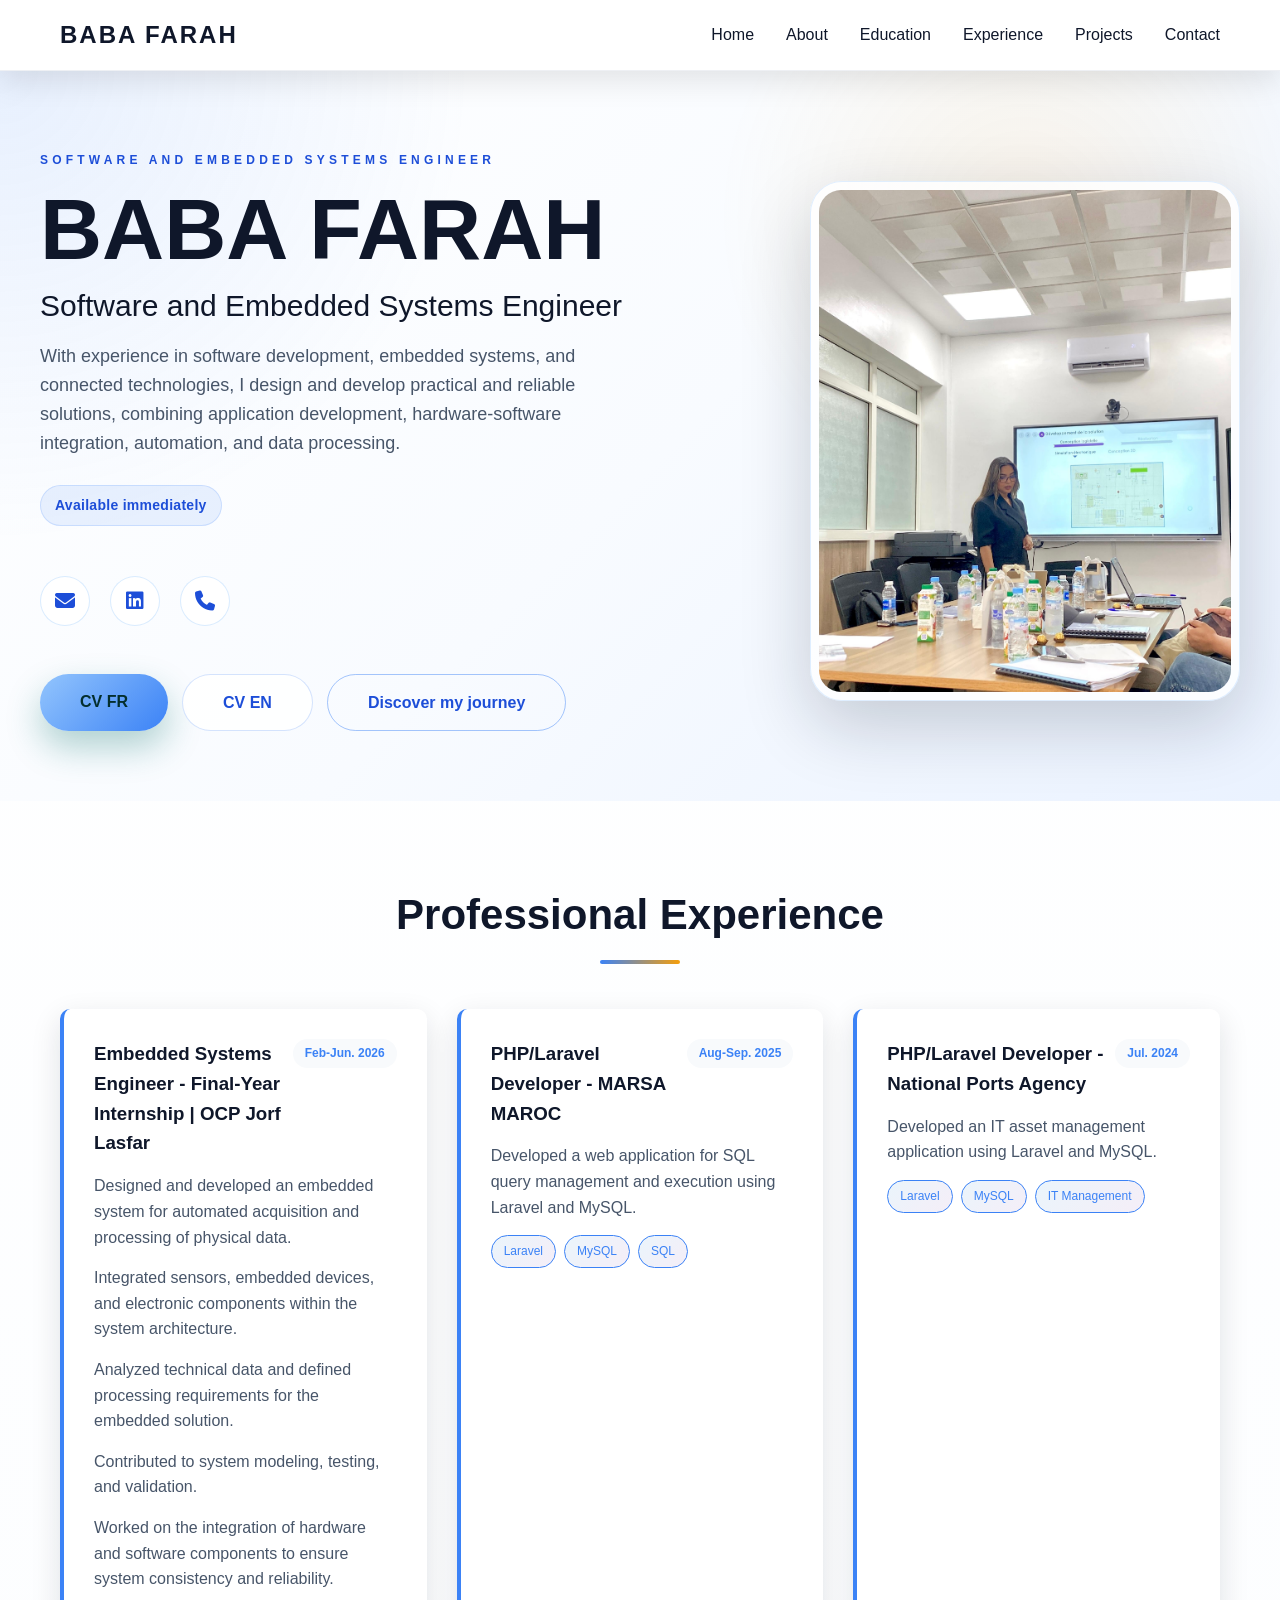
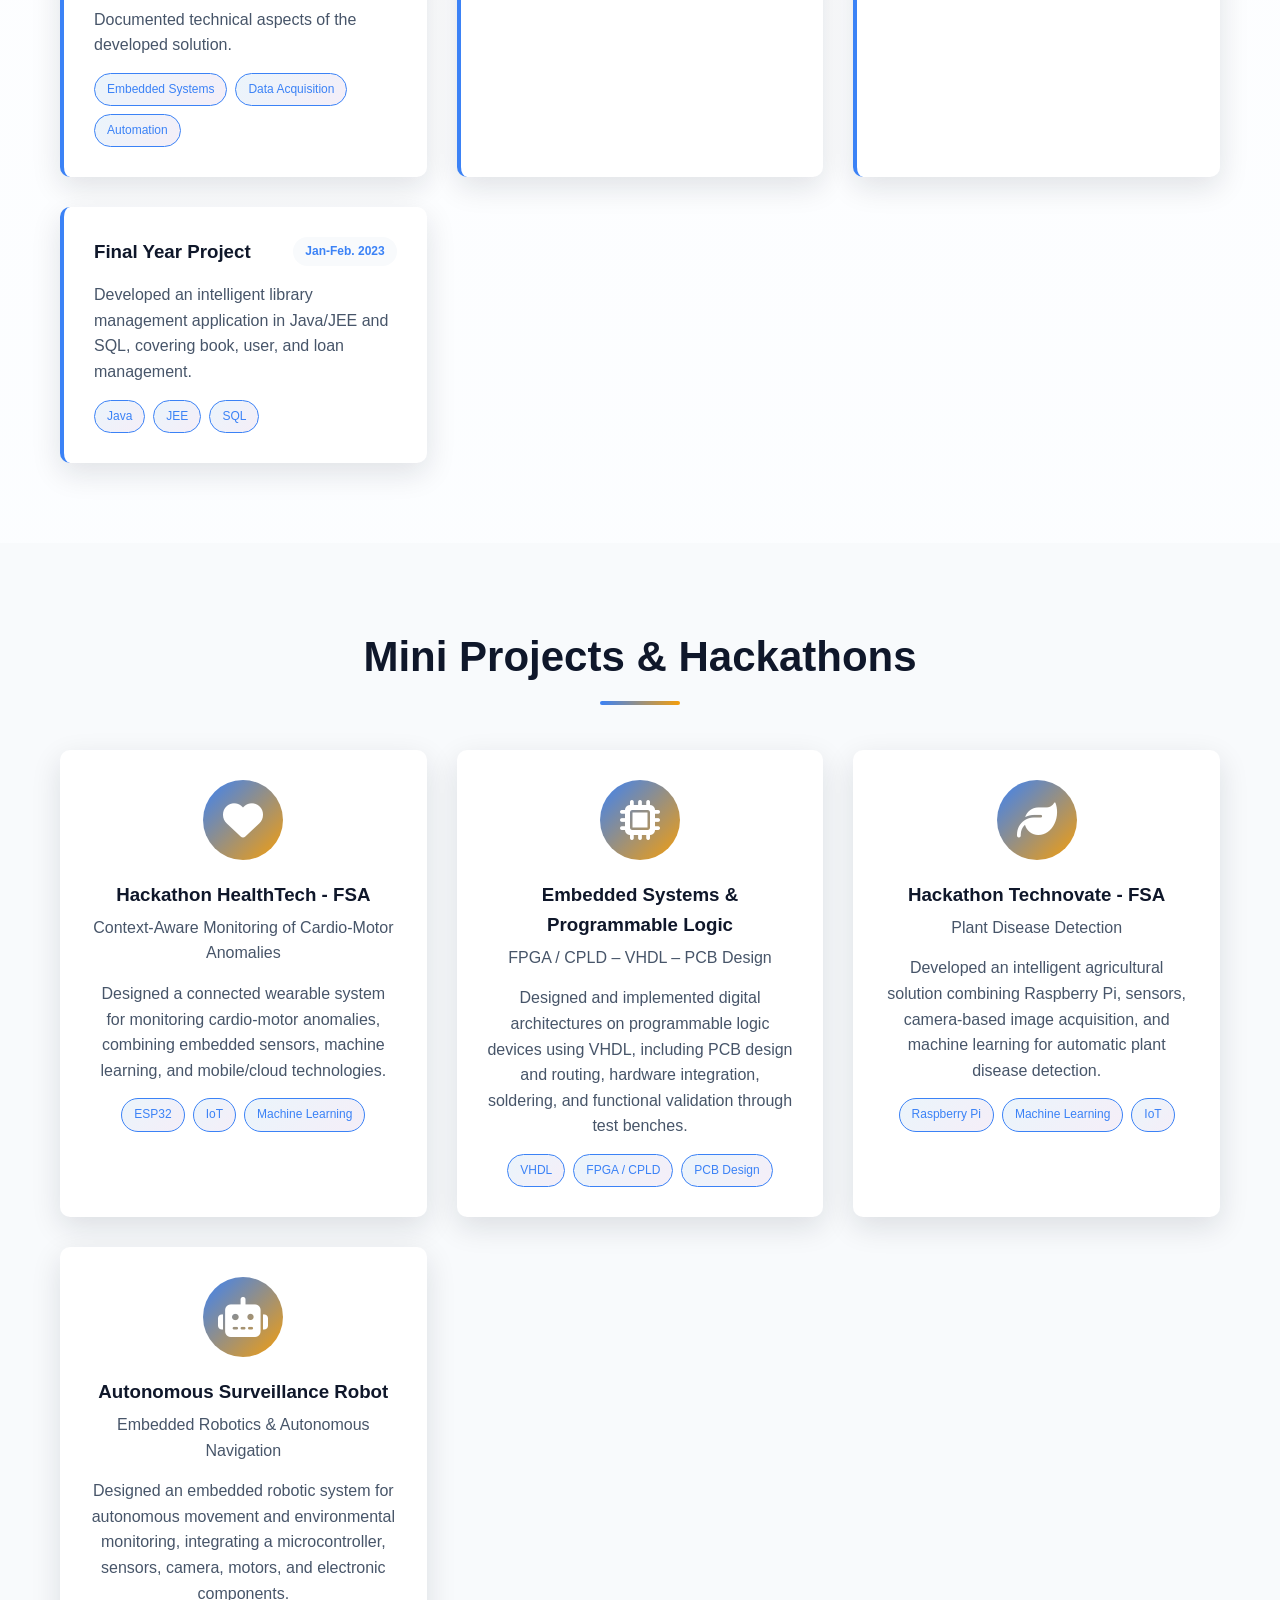
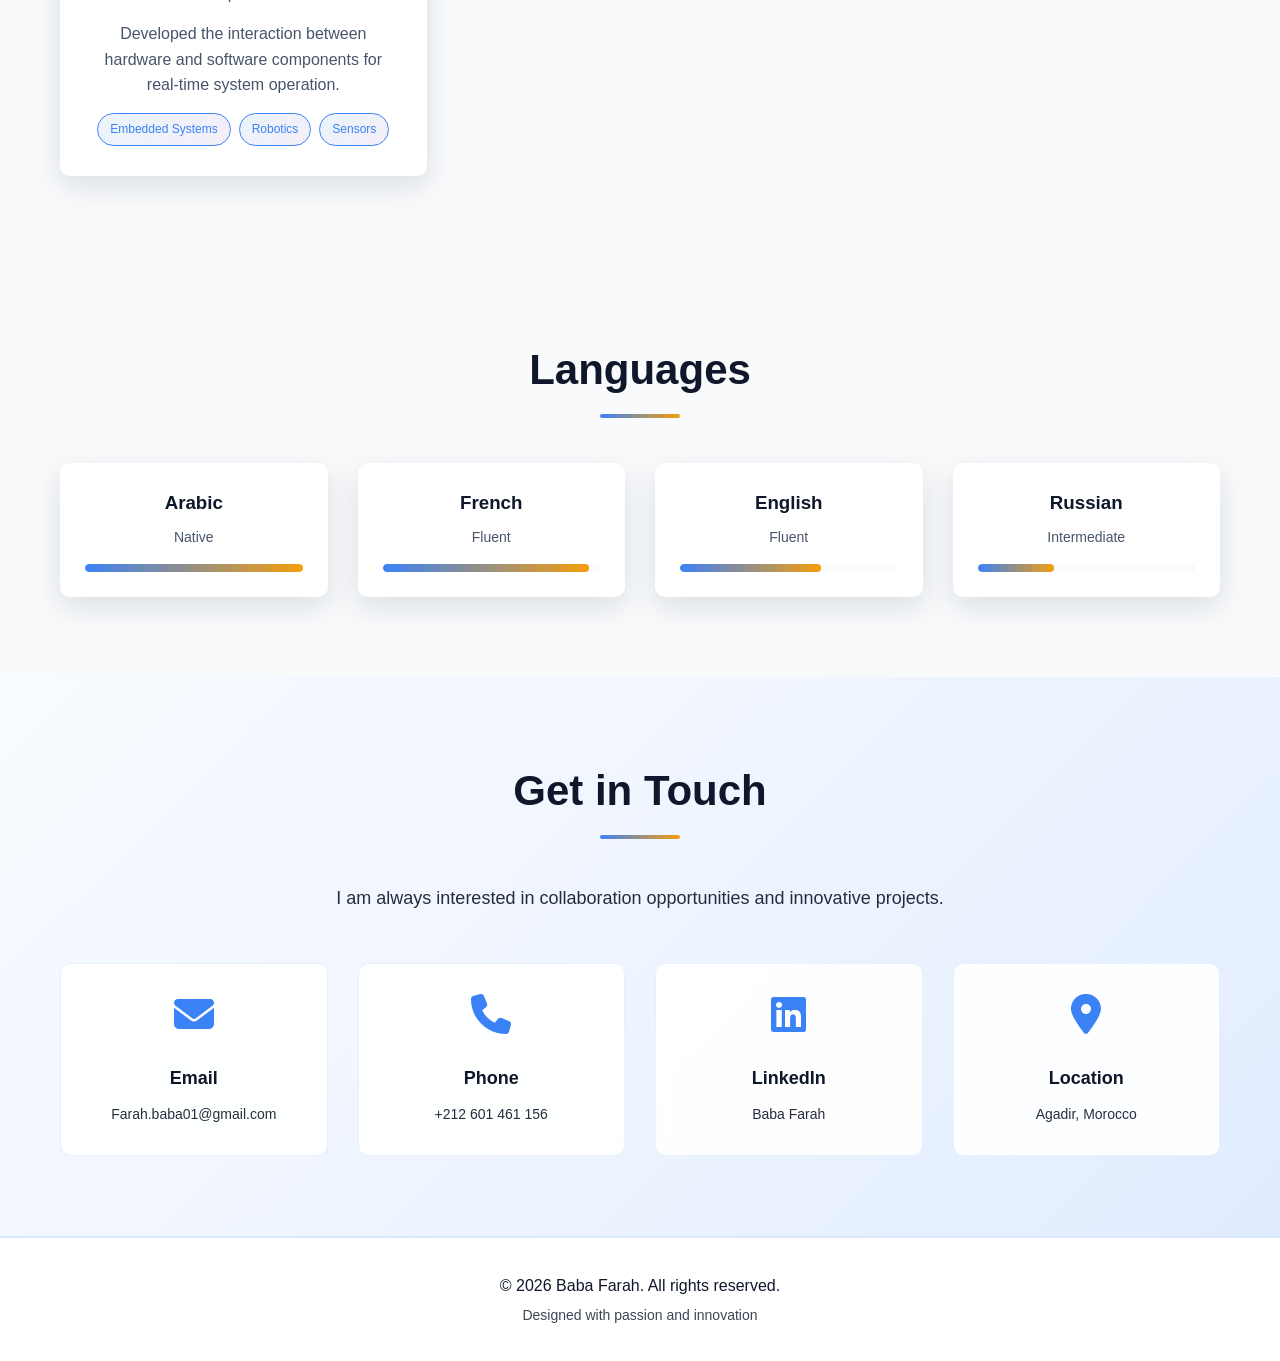
==== Portfolio.html @ 79fc66b3 "Update portfolio" ====
<!DOCTYPE html>
<html lang="en">
<head>
    <meta charset="UTF-8">
    <meta name="viewport" content="width=device-width, initial-scale=1.0">
    <title>Portfolio - BABA FARAH | Software and Embedded Systems Engineer</title>
    <meta name="description" content="Portfolio of BABA FARAH - Software and Embedded Systems Engineer.">
    <meta property="og:title" content="Portfolio - BABA FARAH | Software and Embedded Systems Engineer">
    <meta property="og:description" content="Portfolio of BABA FARAH - Software and Embedded Systems Engineer. Passionate about technological innovation.">
    <meta property="og:type" content="website">
    <meta property="og:url" content="https://faraahba.github.io/Portfolio">
    <link rel="stylesheet" href="Portfolio.css">
    <link rel="stylesheet" href="https://cdnjs.cloudflare.com/ajax/libs/font-awesome/6.4.0/css/all.min.css">
    <script defer src="Portfolio.js"></script>
</head>

<body>

    <!-- Navigation -->
    <nav class="navbar">
        <div class="navbar-container">
            <div class="logo">BABA FARAH</div>

            <button class="menu-toggle" id="menuToggle">
                <span></span>
                <span></span>
                <span></span>
            </button>

            <ul class="nav-menu" id="navMenu">
                <li><a href="#home">Home</a></li>
                <li><a href="#about">About</a></li>
                <li><a href="#formation">Education</a></li>
                <li><a href="#experience">Experience</a></li>
                <li><a href="#projects">Projects</a></li>
                <li><a href="#contact">Contact</a></li>
            </ul>
        </div>
    </nav>


    <!-- Hero Section -->
<header id="home" class="hero">
    <div class="hero-content">

        <div class="hero-copy">

            <p class="hero-kicker fade-in">
                Software and Embedded Systems Engineer
            </p>

            <h1 class="fade-in">
                BABA FARAH
            </h1>

            <p class="subtitle fade-in">
                Software and Embedded Systems Engineer
            </p>

            <p class="description fade-in">
                With experience in software development, embedded systems,
                and connected technologies, I design and develop practical
                and reliable solutions, combining application development,
                hardware-software integration, automation, and data processing.
            </p>

            <p class="availability-badge fade-in">
                Available immediately
            </p>

            <div class="social-links fade-in">

                <a href="mailto:Farah.baba01@gmail.com"
                   class="social-icon"
                   title="Email">
                    <i class="fas fa-envelope"></i>
                </a>

                <a href="https://www.linkedin.com/in/farah-baba-367b7b30b/"
                   target="_blank"
                   class="social-icon"
                   title="LinkedIn">
                    <i class="fab fa-linkedin"></i>
                </a>

                <a href="tel:+212601461156"
                   class="social-icon"
                   title="Téléphone">
                    <i class="fas fa-phone"></i>
                </a>

            </div>

            <div class="hero-actions fade-in">

                <a href="CV-FARAHBABA-Fr.pdf"
                   class="cta-button"
                   rel="noopener">
                    CV FR
                </a>

                <a href="Resume-FARAHBABA.pdf"
                   class="cta-button secondary"
                   rel="noopener">
                    CV EN
                </a>

                <a href="#about"
                   class="cta-button ghost">
                    Discover my journey
                </a>

            </div>

        </div>

        <!-- Photo -->
        <div class="hero-visual fade-in">
            <div class="hero-image-frame">
                <img src="SoutenancePFE6.jpeg"
                     alt="BABA FARAH during her final year project defense"
                     class="hero-image">
            </div>
        </div>

    </div>
</header>


    <!-- Move Hero Photo Slightly Up -->
    <style>
        .hero-visual {
            transform: translateY(-30px);
        }
    </style>


    <!-- Professional Experience -->
    <section id="experience" class="section">
        <div class="container">

            <h2 class="section-title">
                Professional Experience
            </h2>

            <div class="experience-grid">

                <div class="experience-card">

                    <div class="experience-header">
                        <h3>
                            Embedded Systems Engineer - Final-Year Internship | OCP Jorf Lasfar
                        </h3>

                        <span class="date-badge">
                            Feb-Jun. 2026
                        </span>
                    </div>

                    <p class="experience-description">
                        Designed and developed an embedded system for automated acquisition and processing of physical data.
                    </p>

                    <p class="experience-description">
                        Integrated sensors, embedded devices, and electronic components within the system architecture.
                    </p>

                    <p class="experience-description">
                        Analyzed technical data and defined processing requirements for the embedded solution.
                    </p>

                    <p class="experience-description">
                        Contributed to system modeling, testing, and validation.
                    </p>

                    <p class="experience-description">
                        Worked on the integration of hardware and software components to ensure system consistency and reliability.
                    </p>

                    <p class="experience-description">
                        Documented technical aspects of the developed solution.
                    </p>

                    <div class="experience-tags">
                        <span class="tag">Embedded Systems</span>
                        <span class="tag">Data Acquisition</span>
                        <span class="tag">Automation</span>
                    </div>

                </div>


                <div class="experience-card">

                    <div class="experience-header">
                        <h3>
                            PHP/Laravel Developer - MARSA MAROC
                        </h3>

                        <span class="date-badge">
                            Aug-Sep. 2025
                        </span>
                    </div>

                    <p class="experience-description">
                        Developed a web application for SQL query management and execution using Laravel and MySQL.
                    </p>

                    <div class="experience-tags">
                        <span class="tag">Laravel</span>
                        <span class="tag">MySQL</span>
                        <span class="tag">SQL</span>
                    </div>

                </div>


                <div class="experience-card">

                    <div class="experience-header">
                        <h3>
                            PHP/Laravel Developer - National Ports Agency
                        </h3>

                        <span class="date-badge">
                            Jul. 2024
                        </span>
                    </div>

                    <p class="experience-description">
                        Developed an IT asset management application using Laravel and MySQL.
                    </p>

                    <div class="experience-tags">
                        <span class="tag">Laravel</span>
                        <span class="tag">MySQL</span>
                        <span class="tag">IT Management</span>
                    </div>

                </div>


                <div class="experience-card">

                    <div class="experience-header">
                        <h3>
                            Final Year Project
                        </h3>

                        <span class="date-badge">
                            Jan-Feb. 2023
                        </span>
                    </div>

                    <p class="experience-description">
                        Developed an intelligent library management application in Java/JEE and SQL, covering book, user, and loan management.
                    </p>

                    <div class="experience-tags">
                        <span class="tag">Java</span>
                        <span class="tag">JEE</span>
                        <span class="tag">SQL</span>
                    </div>

                </div>

            </div>
        </div>
    </section>


    <!-- Projects -->
    <section id="projects" class="section light-bg">

        <div class="container">

            <h2 class="section-title">
                Mini Projects & Hackathons
            </h2>

            <div class="projects-grid">


                <!-- HealthTech -->
                <div class="project-card">

                    <div class="project-icon">
                        <i class="fas fa-heart"></i>
                    </div>

                    <h3>
                        Hackathon HealthTech - FSA
                    </h3>

                    <p class="project-subtitle">
                        Context-Aware Monitoring of Cardio-Motor Anomalies
                    </p>

                    <p>
                        Designed a connected wearable system for monitoring cardio-motor
                        anomalies, combining embedded sensors, machine learning, and
                        mobile/cloud technologies.
                    </p>

                    <div class="project-tags">
                        <span class="tag">ESP32</span>
                        <span class="tag">IoT</span>
                        <span class="tag">Machine Learning</span>
                    </div>

                </div>


                <!-- FPGA / PCB -->
                <div class="project-card">

                    <div class="project-icon">
                        <i class="fas fa-microchip"></i>
                    </div>

                    <h3>
                        Embedded Systems & Programmable Logic
                    </h3>

                    <p class="project-subtitle">
                        FPGA / CPLD – VHDL – PCB Design
                    </p>

                    <p>
                        Designed and implemented digital architectures on programmable
                        logic devices using VHDL, including PCB design and routing,
                        hardware integration, soldering, and functional validation
                        through test benches.
                    </p>

                    <div class="project-tags">
                        <span class="tag">VHDL</span>
                        <span class="tag">FPGA / CPLD</span>
                        <span class="tag">PCB Design</span>
                    </div>

                </div>


                <!-- AgriTech -->
                <div class="project-card">

                    <div class="project-icon">
                        <i class="fas fa-leaf"></i>
                    </div>

                    <h3>
                        Hackathon Technovate - FSA
                    </h3>

                    <p class="project-subtitle">
                        Plant Disease Detection
                    </p>

                    <p>
                        Developed an intelligent agricultural solution combining
                        Raspberry Pi, sensors, camera-based image acquisition, and
                        machine learning for automatic plant disease detection.
                    </p>

                    <div class="project-tags">
                        <span class="tag">Raspberry Pi</span>
                        <span class="tag">Machine Learning</span>
                        <span class="tag">IoT</span>
                    </div>

                </div>


                <!-- Surveillance Robot -->
                <div class="project-card">

                    <div class="project-icon">
                        <i class="fas fa-robot"></i>
                    </div>

                    <h3>
                        Autonomous Surveillance Robot
                    </h3>

                    <p class="project-subtitle">
                        Embedded Robotics & Autonomous Navigation
                    </p>

                    <p>
                        Designed an embedded robotic system for autonomous movement
                        and environmental monitoring, integrating a microcontroller,
                        sensors, camera, motors, and electronic components.
                    </p>

                    <p>
                        Developed the interaction between hardware and software
                        components for real-time system operation.
                    </p>

                    <div class="project-tags">
                        <span class="tag">Embedded Systems</span>
                        <span class="tag">Robotics</span>
                        <span class="tag">Sensors</span>
                    </div>

                </div>

            </div>
        </div>
    </section>


    <!-- Languages -->
    <section id="languages" class="section light-bg">

        <div class="container">

            <h2 class="section-title">
                Languages
            </h2>

            <div class="languages-grid">

                <div class="language-card">
                    <h3>Arabic</h3>
                    <p class="proficiency">Native</p>

                    <div class="proficiency-bar">
                        <div class="proficiency-fill" style="width: 100%"></div>
                    </div>
                </div>


                <div class="language-card">
                    <h3>French</h3>
                    <p class="proficiency">Fluent</p>

                    <div class="proficiency-bar">
                        <div class="proficiency-fill" style="width: 95%"></div>
                    </div>
                </div>


                <div class="language-card">
                    <h3>English</h3>
                    <p class="proficiency">Fluent</p>

                    <div class="proficiency-bar">
                        <div class="proficiency-fill" style="width: 65%"></div>
                    </div>
                </div>


                <div class="language-card">
                    <h3>Russian</h3>
                    <p class="proficiency">Intermediate</p>

                    <div class="proficiency-bar">
                        <div class="proficiency-fill" style="width: 35%"></div>
                    </div>
                </div>

            </div>
        </div>
    </section>


    <!-- Contact -->
    <section id="contact" class="section contact-section">

        <div class="container">

            <h2 class="section-title">
                Get in Touch
            </h2>

            <div class="contact-content">

                <p class="contact-description">
                    I am always interested in collaboration opportunities and innovative projects.
                </p>

                <div class="contact-grid">

                    <a href="mailto:Farah.baba01@gmail.com"
                       class="contact-card">

                        <i class="fas fa-envelope"></i>

                        <h3>
                            Email
                        </h3>

                        <p>
                            Farah.baba01@gmail.com
                        </p>

                    </a>


                    <a href="tel:+212601461156"
                       class="contact-card">

                        <i class="fas fa-phone"></i>

                        <h3>
                            Phone
                        </h3>

                        <p>
                            +212 601 461 156
                        </p>

                    </a>


                    <a href="https://www.linkedin.com/in/farah-baba-367b7b30b/"
                       target="_blank"
                       class="contact-card">

                        <i class="fab fa-linkedin"></i>

                        <h3>
                            LinkedIn
                        </h3>

                        <p>
                            Baba Farah
                        </p>

                    </a>


                    <div class="contact-card">

                        <i class="fas fa-location-dot"></i>

                        <h3>
                            Location
                        </h3>

                        <p>
                            Agadir, Morocco
                        </p>

                    </div>

                </div>
            </div>
        </div>
    </section>


    <!-- Footer -->
    <footer class="footer">

        <div class="container">

            <p>
                &copy; 2026 Baba Farah. All rights reserved.
            </p>

            <p class="footer-subtitle">
                Designed with passion and innovation
            </p>

        </div>

    </footer>

</body>
</html>
---- Portfolio.css ----
* {
    margin: 0;
    padding: 0;
    box-sizing: border-box;
}

:root {
    --primary-color: #3b82f6;
    --primary-dark: #1d4ed8;
    --secondary-color: #f59e0b;
    --accent-color: #94a3b8;
    --dark-bg: #07111f;
    --light-bg: #f8fafc;
    --text-color: #0f172a;
    --text-light: #475569;
    --white: #ffffff;
    --shadow: 0 10px 30px rgba(15, 23, 42, 0.12);
    --shadow-lg: 0 24px 70px rgba(15, 23, 42, 0.2);
}

html {
    scroll-behavior: smooth;
}

body {
    font-family: 'Segoe UI', Tahoma, Geneva, Verdana, sans-serif;
    background: linear-gradient(180deg, #ffffff 0%, #f8fbff 100%);
    color: var(--text-color);
    line-height: 1.6;
}

.container {
    max-width: 1200px;
    margin: 0 auto;
    padding: 0 20px;
}

/* ========================================
   NAVIGATION
======================================== */

.navbar {
    position: sticky;
    top: 0;
    background: rgba(255, 255, 255, 0.88);
    backdrop-filter: blur(16px);
    padding: 1rem 0;
    box-shadow: var(--shadow);
    z-index: 1000;
    border-bottom: 1px solid rgba(148, 163, 184, 0.16);
}

.navbar-container {
    max-width: 1200px;
    margin: 0 auto;
    padding: 0 20px;
    display: flex;
    justify-content: space-between;
    align-items: center;
}

.logo {
    font-size: 24px;
    font-weight: bold;
    color: var(--text-color);
    text-transform: uppercase;
    letter-spacing: 2px;
}

.nav-menu {
    display: flex;
    list-style: none;
    gap: 2rem;
}

.nav-menu a {
    color: var(--text-color);
    text-decoration: none;
    transition: all 0.3s ease;
    font-weight: 500;
    position: relative;
}

.nav-menu a:hover {
    color: #93c5fd;
}

.nav-menu a::after {
    content: '';
    position: absolute;
    bottom: -5px;
    left: 0;
    width: 0;
    height: 2px;
    background: #93c5fd;
    transition: width 0.3s ease;
}

.nav-menu a:hover::after {
    width: 100%;
}

.menu-toggle {
    display: none;
    flex-direction: column;
    background: none;
    border: none;
    cursor: pointer;
}

.menu-toggle span {
    width: 25px;
    height: 3px;
    background: var(--text-color);
    margin: 5px 0;
    transition: 0.3s;
}


/* ========================================
   HERO SECTION
======================================== */

.hero {
    background:
        radial-gradient(circle at top left, rgba(59, 130, 246, 0.12), transparent 32%),
        radial-gradient(circle at 80% 20%, rgba(245, 158, 11, 0.09), transparent 26%),
        linear-gradient(135deg, #ffffff 0%, #f8fbff 52%, #eaf2ff 100%);
    color: var(--text-color);
    padding: 80px 20px 70px;
    min-height: auto;
    display: flex;
    align-items: center;
    justify-content: center;
    position: relative;
    overflow: hidden;
}

.hero::before {
    content: '';
    position: absolute;
}

/* Hero layout */

.hero-content {
    width: 100%;
    max-width: 1200px;
    margin: 0 auto;
    display: flex;
    align-items: center;
    justify-content: space-between;
    gap: 70px;
}

/* Hero left side */

.hero-copy {
    flex: 1;
    max-width: 650px;
    text-align: left;
}

.hero-kicker {
    margin-bottom: 18px;
    color: var(--primary-dark);
    font-size: 12px;
    font-weight: 700;
    letter-spacing: 0.35em;
    text-transform: uppercase;
}

.hero h1 {
    font-size: clamp(48px, 7vw, 86px);
    margin-bottom: 12px;
    animation: slideDown 0.8s ease;
    text-transform: none;
    line-height: 0.95;
}

.subtitle {
    font-size: clamp(22px, 3vw, 30px);
    margin-bottom: 12px;
    opacity: 0.95;
    animation: slideDown 0.8s ease 0.2s backwards;
    color: var(--text-color);
}

.description {
    font-size: 18px;
    margin-bottom: 28px;
    opacity: 0.9;
    animation: slideDown 0.8s ease 0.4s backwards;
    color: var(--text-light);
    max-width: 560px;
}

.availability-badge {
    display: inline-flex;
    align-items: center;
    margin-bottom: 18px;
    padding: 8px 14px;
    border-radius: 999px;
    background: rgba(59, 130, 246, 0.1);
    border: 1px solid rgba(59, 130, 246, 0.18);
    color: var(--primary-dark);
    font-size: 14px;
    font-weight: 700;
    letter-spacing: 0.02em;
}


/* Hero right side - PHOTO */

.hero-visual {
    flex: 0 0 430px;
    width: 430px;
    display: flex;
    justify-content: center;
    align-items: flex-start;
    order: 2;

    /* Move photo slightly upward */
    transform: translateY(-35px);
}

.hero-image-frame {
    width: 430px;
    height: 520px;
    padding: 8px;
    background: rgba(255, 255, 255, 0.78);
    border: 1px solid rgba(147, 197, 253, 0.28);
    border-radius: 32px;
    box-shadow: var(--shadow-lg);
    backdrop-filter: blur(20px);
    overflow: hidden;
}

.hero-image {
    width: 100%;
    height: 100%;
    display: block;
    object-fit: cover;
    border-radius: 22px;

    /* Adjust the visible part of the photo */
    object-position: center 22%;
}


/* Hide old photo description/card */

.hero-card {
    display: none !important;
}

.hero-card-label,
.hero-card h2,
.hero-card-tags {
    display: none !important;
}


/* ========================================
   HERO ANIMATIONS
======================================== */

@keyframes slideDown {
    from {
        opacity: 0;
        transform: translateY(-30px);
    }

    to {
        opacity: 1;
        transform: translateY(0);
    }
}

.fade-in {
    animation: fadeInUp 0.8s ease forwards;
}

@keyframes fadeInUp {
    from {
        opacity: 0;
        transform: translateY(30px);
    }

    to {
        opacity: 1;
        transform: translateY(0);
    }
}


/* ========================================
   SOCIAL LINKS
======================================== */

.social-links {
    display: flex;
    gap: 20px;
    justify-content: flex-start;
    margin: 32px 0 28px;
}

.social-icon {
    width: 50px;
    height: 50px;
    border-radius: 50%;
    background: rgba(255, 255, 255, 0.9);
    border: 1px solid rgba(147, 197, 253, 0.35);
    display: flex;
    align-items: center;
    justify-content: center;
    color: var(--primary-dark);
    text-decoration: none;
    font-size: 20px;
    transition: all 0.3s ease;
    backdrop-filter: blur(10px);
}

.social-icon:hover {
    background: #eff6ff;
    color: var(--primary-dark);
    transform: translateY(-5px);
}


/* ========================================
   BUTTONS
======================================== */

.cta-button {
    display: inline-block;
    padding: 15px 40px;
    background: linear-gradient(135deg, #93c5fd, var(--primary-color));
    color: #042f2e;
    text-decoration: none;
    border-radius: 50px;
    font-weight: bold;
    font-size: 16px;
    transition: all 0.3s ease;
    margin-top: 20px;
    box-shadow: 0 16px 35px rgba(15, 118, 110, 0.32);
}

.hero-actions {
    display: flex;
    flex-wrap: wrap;
    gap: 14px;
    margin-top: 20px;
}

.cta-button.secondary {
    background: rgba(255, 255, 255, 0.86);
    color: var(--primary-dark);
    border: 1px solid rgba(59, 130, 246, 0.22);
    box-shadow: none;
}

.cta-button.secondary:hover {
    background: #eff6ff;
    color: var(--primary-dark);
}

.cta-button.ghost {
    background: transparent;
    color: var(--primary-dark);
    border: 1px solid rgba(59, 130, 246, 0.45);
    box-shadow: none;
}

.cta-button.ghost:hover {
    background: rgba(59, 130, 246, 0.12);
    color: var(--primary-dark);
}

.cta-button:hover {
    transform: translateY(-3px);
    box-shadow: 0 22px 45px rgba(15, 118, 110, 0.42);
    background: linear-gradient(135deg, #bfdbfe, #93c5fd);
}


/* ========================================
   SECTIONS
======================================== */

.section {
    padding: 80px 20px;
}

.light-bg {
    background-color: var(--light-bg);
}

.section-title {
    font-size: 42px;
    text-align: center;
    margin-bottom: 60px;
    color: var(--text-color);
    position: relative;
    display: inline-block;
    width: 100%;
}

.section-title::after {
    content: '';
    position: absolute;
    bottom: -15px;
    left: 50%;
    transform: translateX(-50%);
    width: 80px;
    height: 4px;
    background: linear-gradient(
        90deg,
        var(--primary-color),
        var(--secondary-color)
    );
    border-radius: 2px;
}


/* ========================================
   ABOUT SECTION
======================================== */

.about-content {
    display: grid;
    grid-template-columns: 1fr;
    gap: 40px;
    align-items: center;
}

.about-text p {
    font-size: 16px;
    margin-bottom: 15px;
    color: var(--text-color);
    line-height: 1.8;
}

.about-text strong {
    color: var(--primary-color);
}

.info-grid {
    display: grid;
    grid-template-columns: repeat(auto-fit, minmax(150px, 1fr));
    gap: 20px;
    margin-top: 30px;
}

.info-item {
    display: flex;
    align-items: center;
    gap: 10px;
    padding: 15px;
    background: var(--light-bg);
    border-radius: 8px;
    transition: all 0.3s ease;
}

.info-item:hover {
    background: var(--white);
    transform: translateY(-5px);
    box-shadow: var(--shadow);
}

.info-item i {
    color: var(--primary-color);
    font-size: 24px;
}


/* ========================================
   TIMELINE
======================================== */

.timeline {
    position: relative;
    padding: 20px 0;
}

.timeline::before {
    content: '';
    position: absolute;
    left: 50%;
    transform: translateX(-50%);
    width: 4px;
    height: 100%;
    background: linear-gradient(
        180deg,
        var(--primary-color),
        var(--secondary-color)
    );
    border-radius: 2px;
}

.timeline-item {
    margin-bottom: 40px;
    width: 50%;
}

.timeline-item:nth-child(odd) {
    margin-left: 0;
    padding-right: 60px;
    text-align: right;
}

.timeline-item:nth-child(even) {
    margin-left: 50%;
    padding-left: 60px;
}

.timeline-content {
    background: var(--white);
    padding: 25px;
    border-radius: 8px;
    box-shadow: var(--shadow);
    transition: all 0.3s ease;
    position: relative;
}

.timeline-content::before {
    content: '';
    position: absolute;
    width: 20px;
    height: 20px;
    background: var(--primary-color);
    border-radius: 50%;
    top: 30px;
    border: 4px solid var(--white);
}

.timeline-item:nth-child(odd)
.timeline-content::before {
    right: -60px;
}

.timeline-item:nth-child(even)
.timeline-content::before {
    left: -60px;
}

.timeline-content:hover {
    transform: translateY(-5px);
    box-shadow: var(--shadow-lg);
}

.timeline-content h3 {
    margin-bottom: 10px;
    color: var(--text-color);
}

.timeline-content .institution {
    color: var(--primary-color);
    font-weight: 500;
    margin-bottom: 5px;
}

.timeline-content .date {
    color: var(--text-light);
    font-size: 14px;
}


/* ========================================
   EXPERIENCE GRID
======================================== */

.experience-grid {
    display: grid;
    grid-template-columns: repeat(
        auto-fit,
        minmax(300px, 1fr)
    );
    gap: 30px;
}

.experience-card {
    background: var(--white);
    padding: 30px;
    border-radius: 10px;
    box-shadow: var(--shadow);
    transition: all 0.3s ease;
    border-left: 4px solid var(--primary-color);
    position: relative;
    overflow: hidden;
}

.experience-card::before {
    content: '';
    position: absolute;
    top: 0;
    left: 0;
    right: 0;
    height: 3px;
    background: linear-gradient(
        90deg,
        var(--primary-color),
        var(--secondary-color)
    );
    transform: scaleX(0);
    transform-origin: left;
    transition: transform 0.3s ease;
}

.experience-card:hover {
    transform: translateY(-10px);
    box-shadow: var(--shadow-lg);
}

.experience-card:hover::before {
    transform: scaleX(1);
}

.experience-header {
    display: flex;
    justify-content: space-between;
    align-items: flex-start;
    margin-bottom: 15px;
}

.experience-card h3 {
    color: var(--text-color);
    margin: 0;
    flex: 1;
}

.badge,
.date-badge {
    padding: 5px 12px;
    border-radius: 20px;
    font-size: 12px;
    font-weight: bold;
    white-space: nowrap;
}

.badge {
    background: linear-gradient(
        135deg,
        var(--secondary-color),
        var(--accent-color)
    );
    color: var(--white);
}

.date-badge {
    background: var(--light-bg);
    color: var(--primary-color);
}

.experience-description {
    color: var(--text-light);
    margin: 15px 0;
    line-height: 1.6;
}

.experience-tags {
    display: flex;
    flex-wrap: wrap;
    gap: 8px;
    margin-top: 15px;
}

.tag {
    display: inline-block;
    padding: 6px 12px;
    background: linear-gradient(
        135deg,
        rgba(52, 152, 219, 0.1),
        rgba(155, 89, 182, 0.1)
    );
    color: var(--primary-color);
    border-radius: 20px;
    font-size: 12px;
    border: 1px solid var(--primary-color);
    transition: all 0.3s ease;
}

.tag:hover {
    background: var(--primary-color);
    color: var(--white);
}


/* ========================================
   PROJECTS GRID
======================================== */

.projects-grid {
    display: grid;
    grid-template-columns: repeat(
        auto-fit,
        minmax(320px, 1fr)
    );
    gap: 30px;
}

.project-card {
    background: var(--white);
    border-radius: 10px;
    padding: 30px;
    text-align: center;
    box-shadow: var(--shadow);
    transition: all 0.3s ease;
    position: relative;
    overflow: hidden;
}

.project-card::before {
    content: '';
    position: absolute;
    top: 0;
    left: 0;
    right: 0;
    bottom: 0;
    background: linear-gradient(
        135deg,
        rgba(52, 152, 219, 0.05),
        rgba(230, 126, 34, 0.05)
    );
    transform: scaleY(0);
    transform-origin: top;
    transition: transform 0.3s ease;
    z-index: -1;
}

.project-card:hover {
    transform: translateY(-15px);
    box-shadow: var(--shadow-lg);
}

.project-card:hover::before {
    transform: scaleY(1);
}

.project-icon {
    width: 80px;
    height: 80px;
    background: linear-gradient(
        135deg,
        var(--primary-color),
        var(--secondary-color)
    );
    border-radius: 50%;
    display: flex;
    align-items: center;
    justify-content: center;
    margin: 0 auto 20px;
    font-size: 40px;
    color: var(--white);
    animation: pulse 2s ease-in-out infinite;
}

@keyframes pulse {
    0%,
    100% {
        transform: scale(1);
    }

    50% {
        transform: scale(1.1);
    }
}

.project-card h3 {
    color: var(--text-color);
    margin: 15px 0 5px;
}

.project-subtitle {
    color: var(--primary-color);
    font-weight: 500;
    margin-bottom: 15px;
}

.project-card p {
    color: var(--text-light);
    line-height: 1.6;
    margin-bottom: 15px;
}

.project-tags {
    display: flex;
    flex-wrap: wrap;
    gap: 8px;
    justify-content: center;
}


/* ========================================
   SKILLS
======================================== */

.skills-container {
    display: grid;
    grid-template-columns: repeat(
        auto-fit,
        minmax(280px, 1fr)
    );
    gap: 30px;
    margin-bottom: 60px;
}

.skill-category {
    background: var(--white);
    padding: 25px;
    border-radius: 10px;
    box-shadow: var(--shadow);
    transition: all 0.3s ease;
}

.skill-category:hover {
    transform: translateY(-5px);
    box-shadow: var(--shadow-lg);
}

.skill-category h3 {
    color: var(--primary-color);
    margin-bottom: 20px;
    font-size: 18px;
}

.skills-list {
    display: flex;
    flex-wrap: wrap;
    gap: 10px;
}

.skill-badge {
    display: inline-block;
    padding: 8px 16px;
    background: linear-gradient(
        135deg,
        var(--primary-color),
        var(--primary-dark)
    );
    color: var(--white);
    border-radius: 20px;
    font-size: 13px;
    font-weight: 500;
    transition: all 0.3s ease;
}

.skill-badge:hover {
    transform: scale(1.1) translateY(-2px);
    box-shadow: 0 5px 15px rgba(52, 152, 219, 0.4);
}


/* ========================================
   QUALITIES SECTION
======================================== */

.qualities-section {
    background: var(--white);
    padding: 40px;
    border-radius: 10px;
    box-shadow: var(--shadow);
}

.qualities-section h3 {
    text-align: center;
    color: var(--text-color);
    margin-bottom: 30px;
    font-size: 24px;
}

.qualities-grid {
    display: grid;
    grid-template-columns: repeat(
        auto-fit,
        minmax(150px, 1fr)
    );
    gap: 20px;
}

.quality-card {
    background: linear-gradient(
        135deg,
        var(--light-bg),
        var(--white)
    );
    padding: 25px;
    border-radius: 10px;
    text-align: center;
    border: 2px solid var(--primary-color);
    transition: all 0.3s ease;
}

.quality-card:hover {
    background: linear-gradient(
        135deg,
        var(--primary-color),
        var(--primary-dark)
    );
    color: var(--white);
    border-color: var(--secondary-color);
    transform: translateY(-5px);
}

.quality-card i {
    font-size: 32px;
    color: var(--primary-color);
    margin-bottom: 10px;
    display: block;
    transition: all 0.3s ease;
}

.quality-card:hover i {
    color: var(--white);
    transform: scale(1.2);
}

.quality-card span {
    font-weight: 500;
    display: block;
}


/* ========================================
   LANGUAGES
======================================== */

.languages-grid {
    display: grid;
    grid-template-columns: repeat(
        auto-fit,
        minmax(200px, 1fr)
    );
    gap: 30px;
}

.language-card {
    background: var(--white);
    padding: 25px;
    border-radius: 10px;
    box-shadow: var(--shadow);
    transition: all 0.3s ease;
    text-align: center;
}

.language-card:hover {
    transform: translateY(-5px);
    box-shadow: var(--shadow-lg);
}

.language-card h3 {
    color: var(--text-color);
    margin-bottom: 8px;
}

.language-card .proficiency {
    color: var(--text-light);
    font-size: 14px;
    margin-bottom: 15px;
}

.proficiency-bar {
    width: 100%;
    height: 8px;
    background: var(--light-bg);
    border-radius: 4px;
    overflow: hidden;
}

.proficiency-fill {
    height: 100%;
    background: linear-gradient(
        90deg,
        var(--primary-color),
        var(--secondary-color)
    );
    border-radius: 4px;
    transition: width 0.6s ease;
}

.language-card:hover .proficiency-fill {
    filter: brightness(1.2);
}


/* ========================================
   CONTACT SECTION
======================================== */

.contact-section {
    background: linear-gradient(
        135deg,
        #f8fbff 0%,
        #eef4ff 55%,
        #e0ecff 100%
    );
    color: var(--text-color);
}

.contact-section .section-title {
    color: var(--text-color);
}

.contact-description {
    text-align: center;
    font-size: 18px;
    margin-bottom: 50px;
    opacity: 0.9;
}

.contact-grid {
    display: grid;
    grid-template-columns: repeat(
        auto-fit,
        minmax(200px, 1fr)
    );
    gap: 30px;
}

.contact-card {
    background: rgba(255, 255, 255, 0.92);
    padding: 30px;
    border-radius: 10px;
    text-align: center;
    text-decoration: none;
    color: var(--text-color);
    transition: all 0.3s ease;
    backdrop-filter: blur(10px);
    border: 1px solid rgba(147, 197, 253, 0.24);
}

.contact-card:hover {
    background: rgba(255, 255, 255, 1);
    transform: translateY(-10px);
    box-shadow: 0 10px 30px rgba(0, 0, 0, 0.3);
}

.contact-card i {
    font-size: 40px;
    margin-bottom: 15px;
    color: var(--primary-color);
    transition: all 0.3s ease;
}

.contact-card:hover i {
    transform: scale(1.2);
}

.contact-card h3 {
    margin: 15px 0 10px;
    font-size: 18px;
}

.contact-card p {
    opacity: 0.9;
    font-size: 14px;
}


/* ========================================
   FOOTER
======================================== */

.footer {
    background: #ffffff;
    color: var(--text-color);
    padding: 30px 20px;
    text-align: center;
    border-top: 2px solid rgba(59, 130, 246, 0.18);
}

.footer p {
    margin: 5px 0;
}

.footer-subtitle {
    font-size: 14px;
    opacity: 0.8;
}

.footer-subtitle i {
    color: var(--secondary-color);
}


/* ========================================
   RESPONSIVE DESIGN - TABLET / MOBILE
======================================== */

@media (max-width: 900px) {

    .hero-content {
        flex-direction: column;
        text-align: left;
        gap: 40px;
    }

    .hero-copy {
        max-width: none;
        width: 100%;
    }

    .hero-visual {
        width: 100%;
        max-width: 430px;
        flex: none;
        align-self: center;
        transform: translateY(0);
    }

    .hero-image-frame {
        width: 100%;
        height: 520px;
    }
}


@media (max-width: 768px) {

    /* Navigation */

    .nav-menu {
        display: none;
        position: absolute;
        top: 100%;
        left: 0;
        right: 0;
        flex-direction: column;
        background: rgba(255, 255, 255, 0.98);
        gap: 1rem;
        padding: 2rem 1rem;
    }

    .nav-menu.active {
        display: flex;
    }

    .menu-toggle {
        display: flex;
    }


    /* Hero */

    .hero {
        min-height: auto;
        padding: 60px 20px;
    }

    .hero-content {
        flex-direction: column;
        text-align: left;
        gap: 35px;
    }

    .hero-copy {
        width: 100%;
        max-width: none;
    }

    .hero h1 {
        font-size: 42px;
    }

    .subtitle {
        font-size: 18px;
    }

    .hero-actions {
        justify-content: flex-start;
    }

    .hero-visual {
        width: 100%;
        max-width: 400px;
        flex: none;
        align-self: center;
        transform: translateY(0);
    }

    .hero-image-frame {
        width: 100%;
        height: 500px;
    }

    .hero-image {
        aspect-ratio: auto;
    }


    /* Sections */

    .section-title {
        font-size: 32px;
    }


    /* Timeline */

    .timeline::before {
        left: 0;
    }

    .timeline-item {
        width: 100%;
        padding: 0 0 30px 40px !important;
        text-align: left !important;
    }

    .timeline-item:nth-child(even) {
        margin-left: 0;
        padding-left: 40px !important;
    }

    .timeline-content::before {
        left: -30px !important;
        right: auto !important;
    }


    /* Experience */

    .experience-grid {
        grid-template-columns: 1fr;
    }


    /* Projects */

    .projects-grid {
        grid-template-columns: 1fr;
    }


    /* Skills */

    .skills-container {
        grid-template-columns: 1fr;
    }


    /* Contact */

    .contact-grid {
        grid-template-columns: 1fr;
    }
}


@media (max-width: 480px) {

    .hero {
        padding: 50px 15px;
    }

    .hero h1 {
        font-size: 32px;
    }

    .subtitle {
        font-size: 16px;
    }

    .description {
        font-size: 16px;
    }

    .section-title {
        font-size: 24px;
    }

    .social-links {
        gap: 10px;
    }

    .hero-actions {
        flex-direction: column;
        align-items: stretch;
    }

    .hero-actions .cta-button {
        text-align: center;
    }

    .social-icon {
        width: 40px;
        height: 40px;
        font-size: 16px;
    }

    .hero-visual {
        width: 100%;
        max-width: 360px;
    }

    .hero-image-frame {
        width: 100%;
        height: 440px;
    }

    .hero-card {
        display: none !important;
    }
}
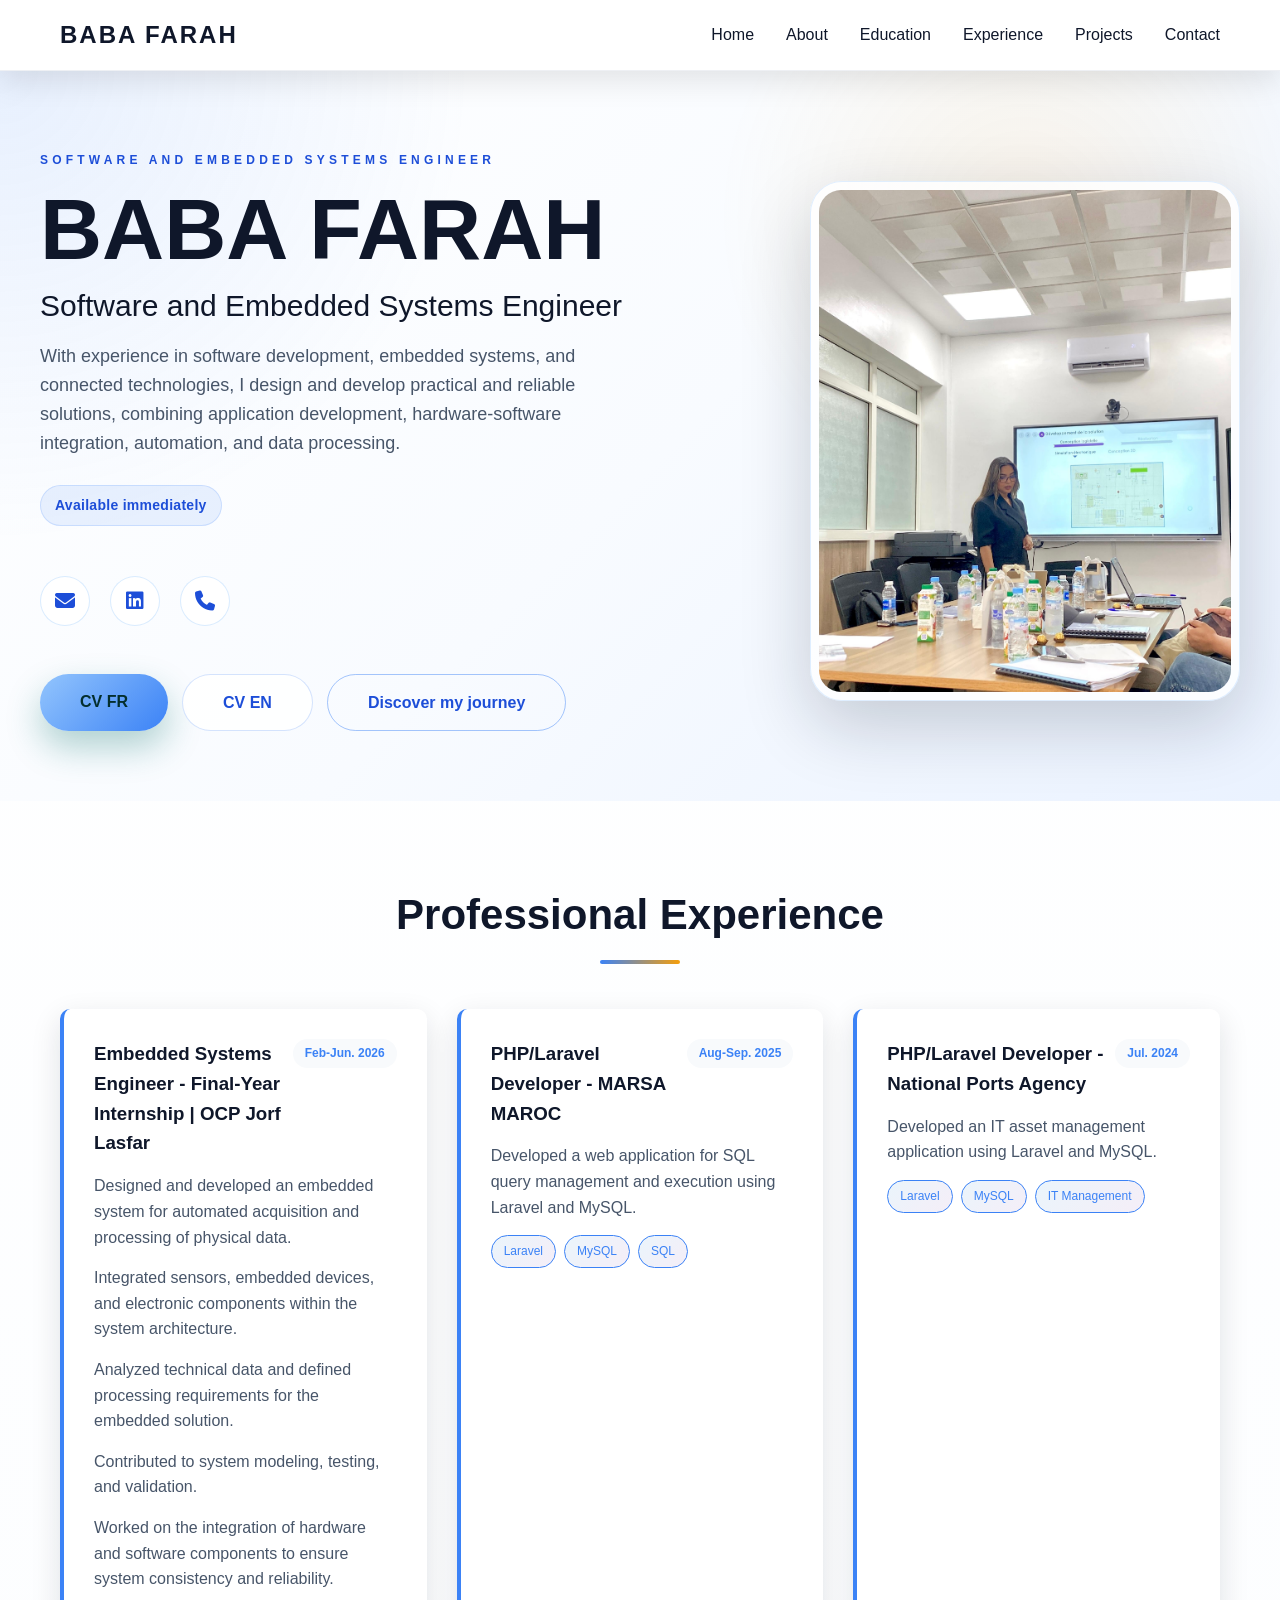
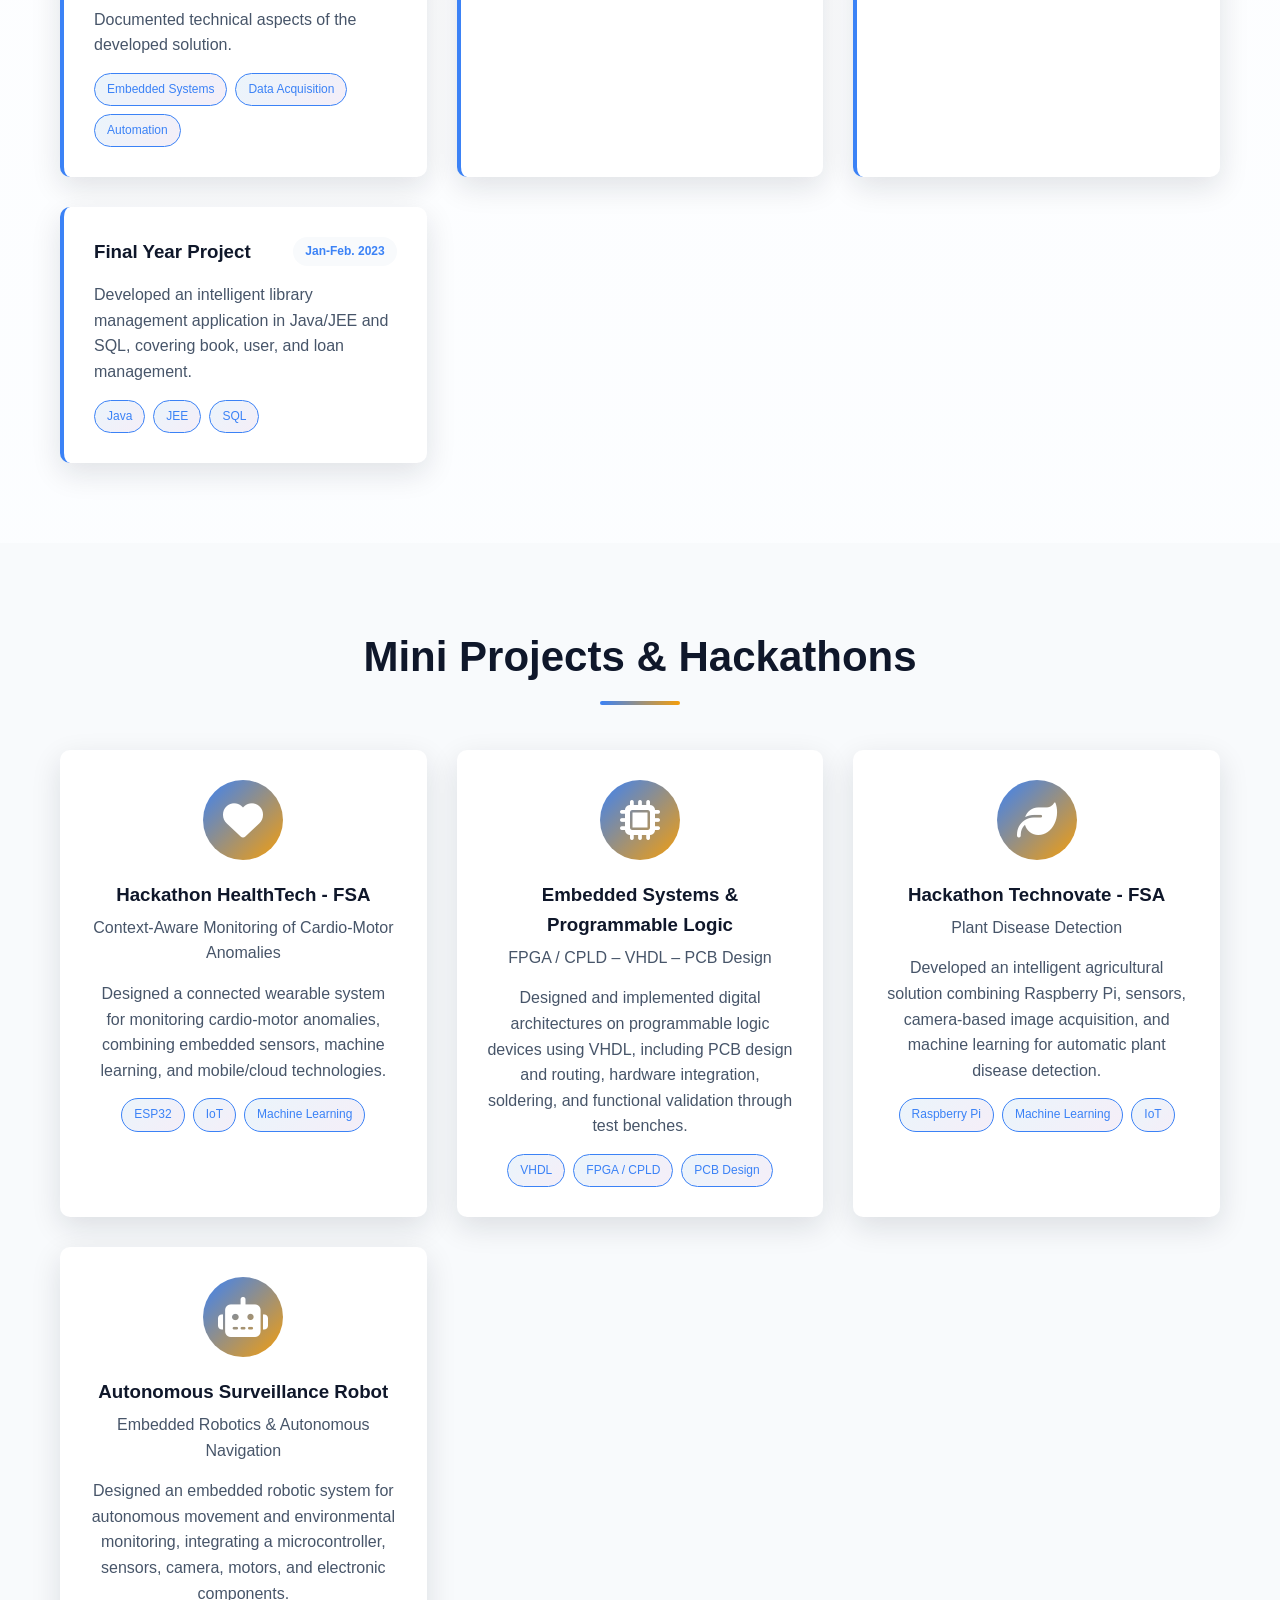
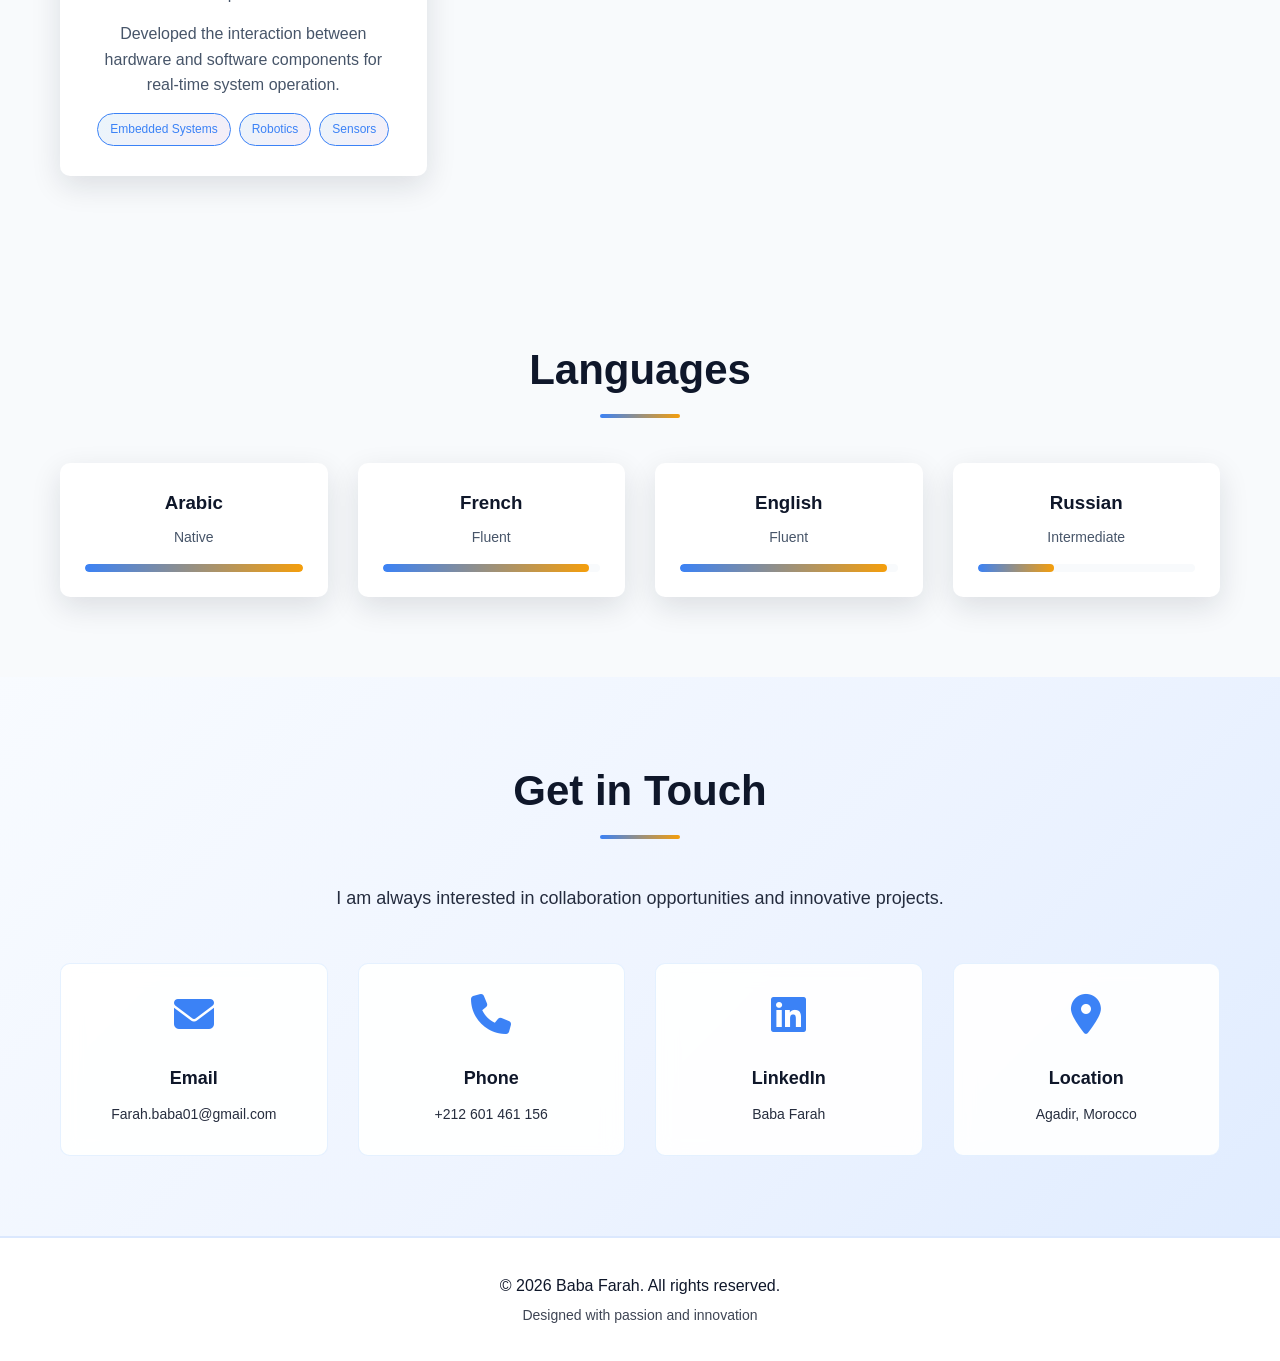
==== commit 0d05d3d2: "Update portfolio" ====
--- a/Portfolio.html
+++ b/Portfolio.html
@@ -447,7 +447,7 @@
                     <p class="proficiency">Fluent</p>
 
                     <div class="proficiency-bar">
-                        <div class="proficiency-fill" style="width: 65%"></div>
+                        <div class="proficiency-fill" style="width: 95%"></div>
                     </div>
                 </div>
 
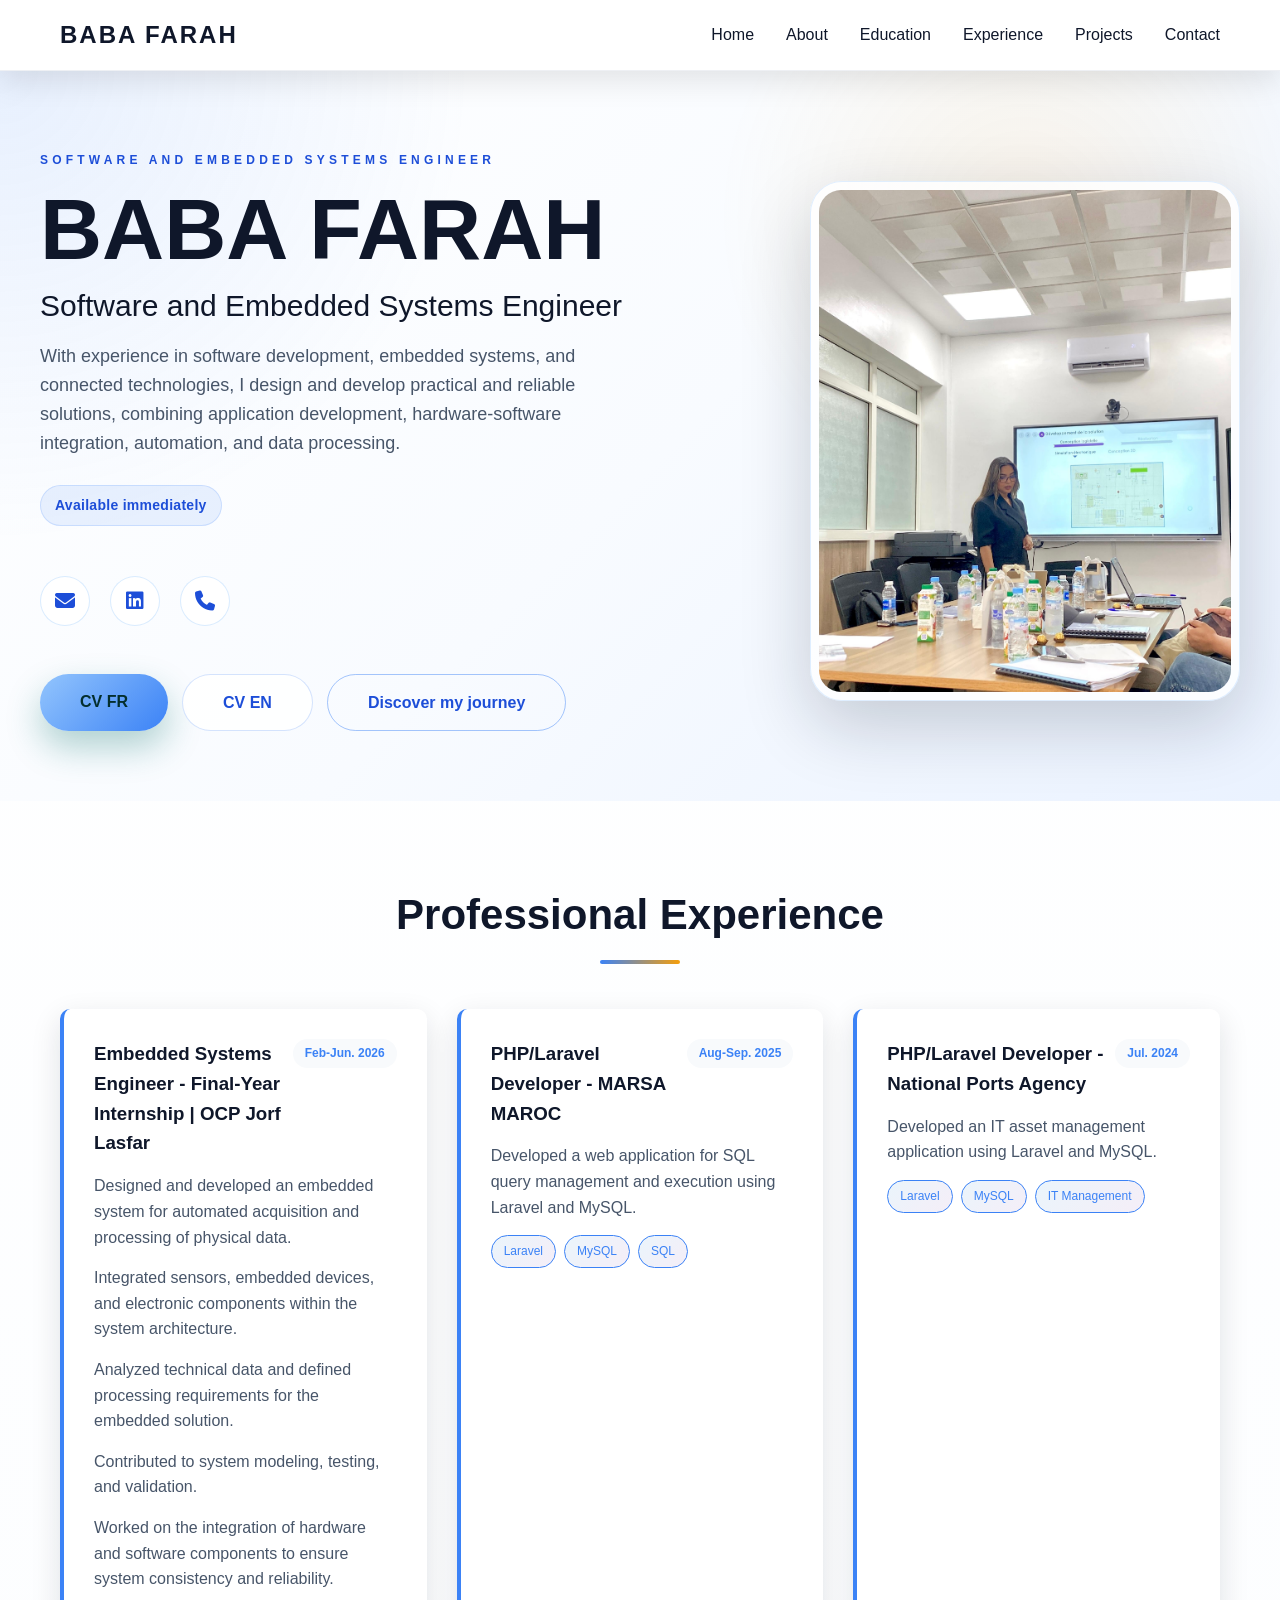
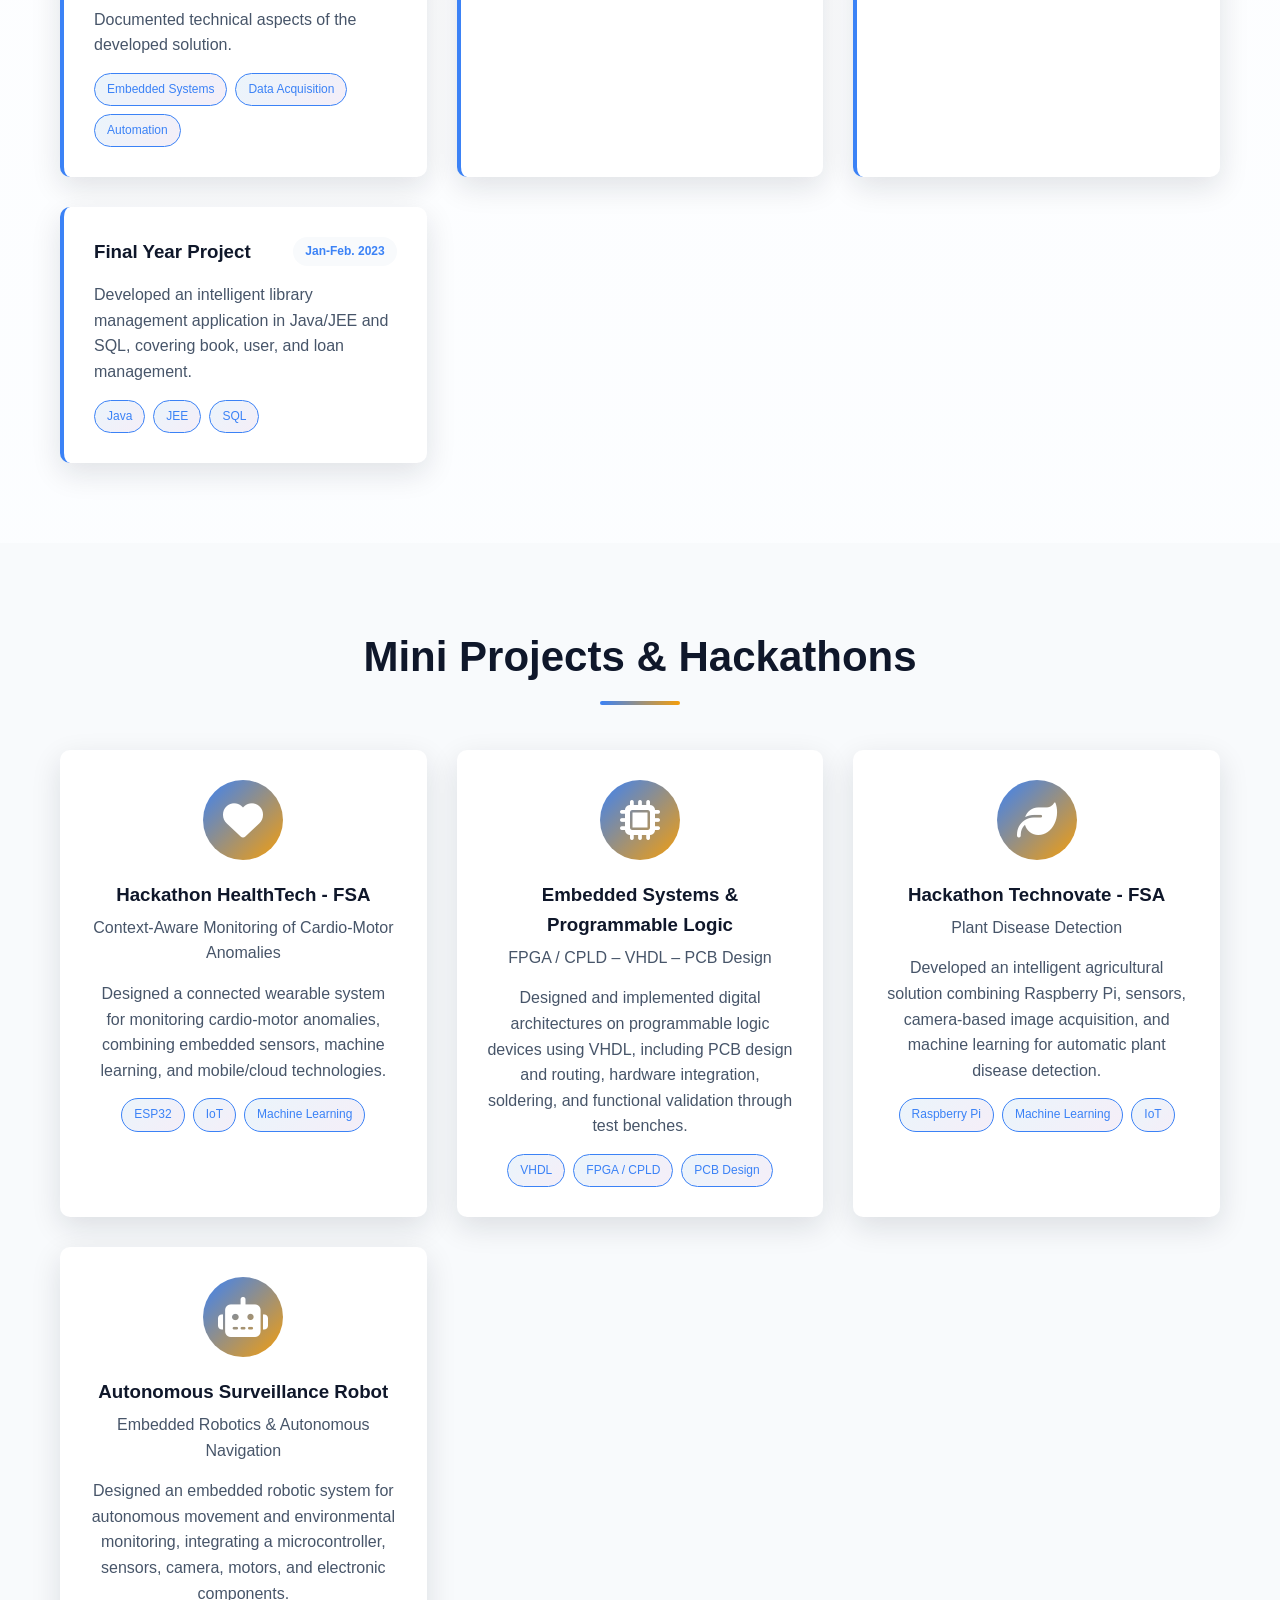
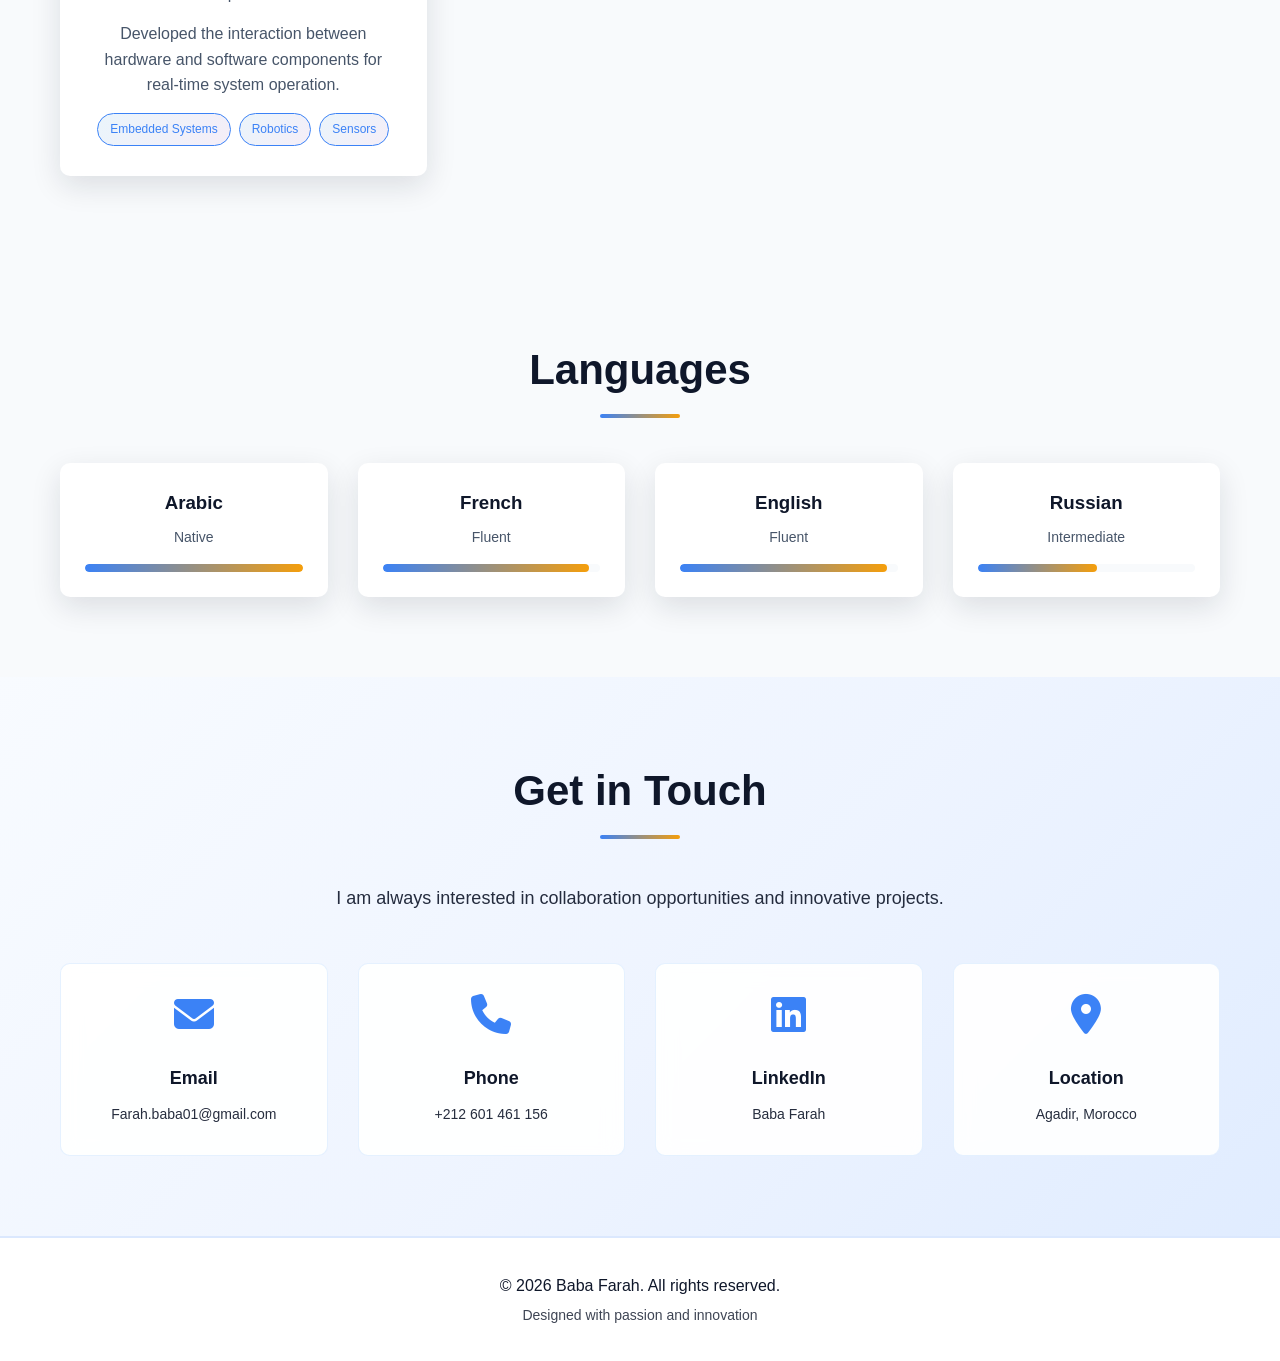
==== commit 46fdab92: "Update portfolio" ====
--- a/Portfolio.html
+++ b/Portfolio.html
@@ -457,7 +457,7 @@
                     <p class="proficiency">Intermediate</p>
 
                     <div class="proficiency-bar">
-                        <div class="proficiency-fill" style="width: 35%"></div>
+                        <div class="proficiency-fill" style="width: 55%"></div>
                     </div>
                 </div>
 
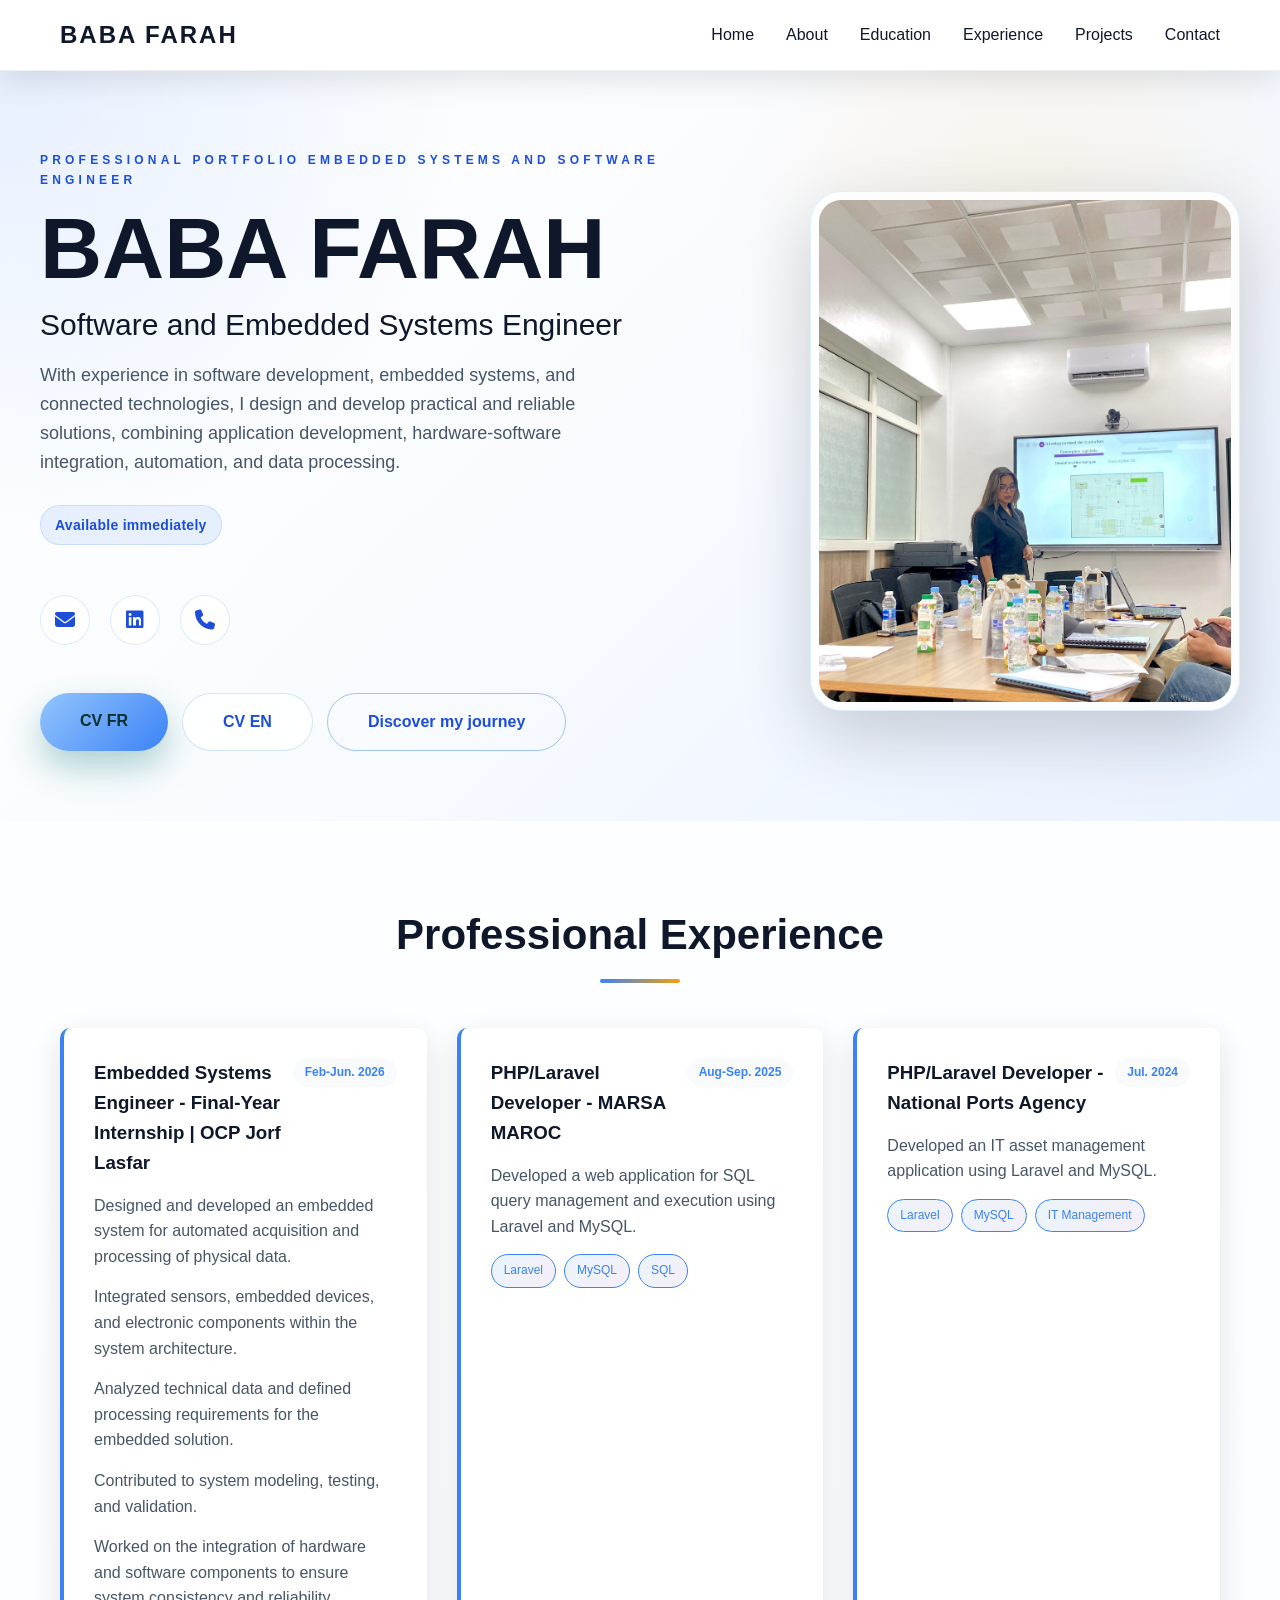
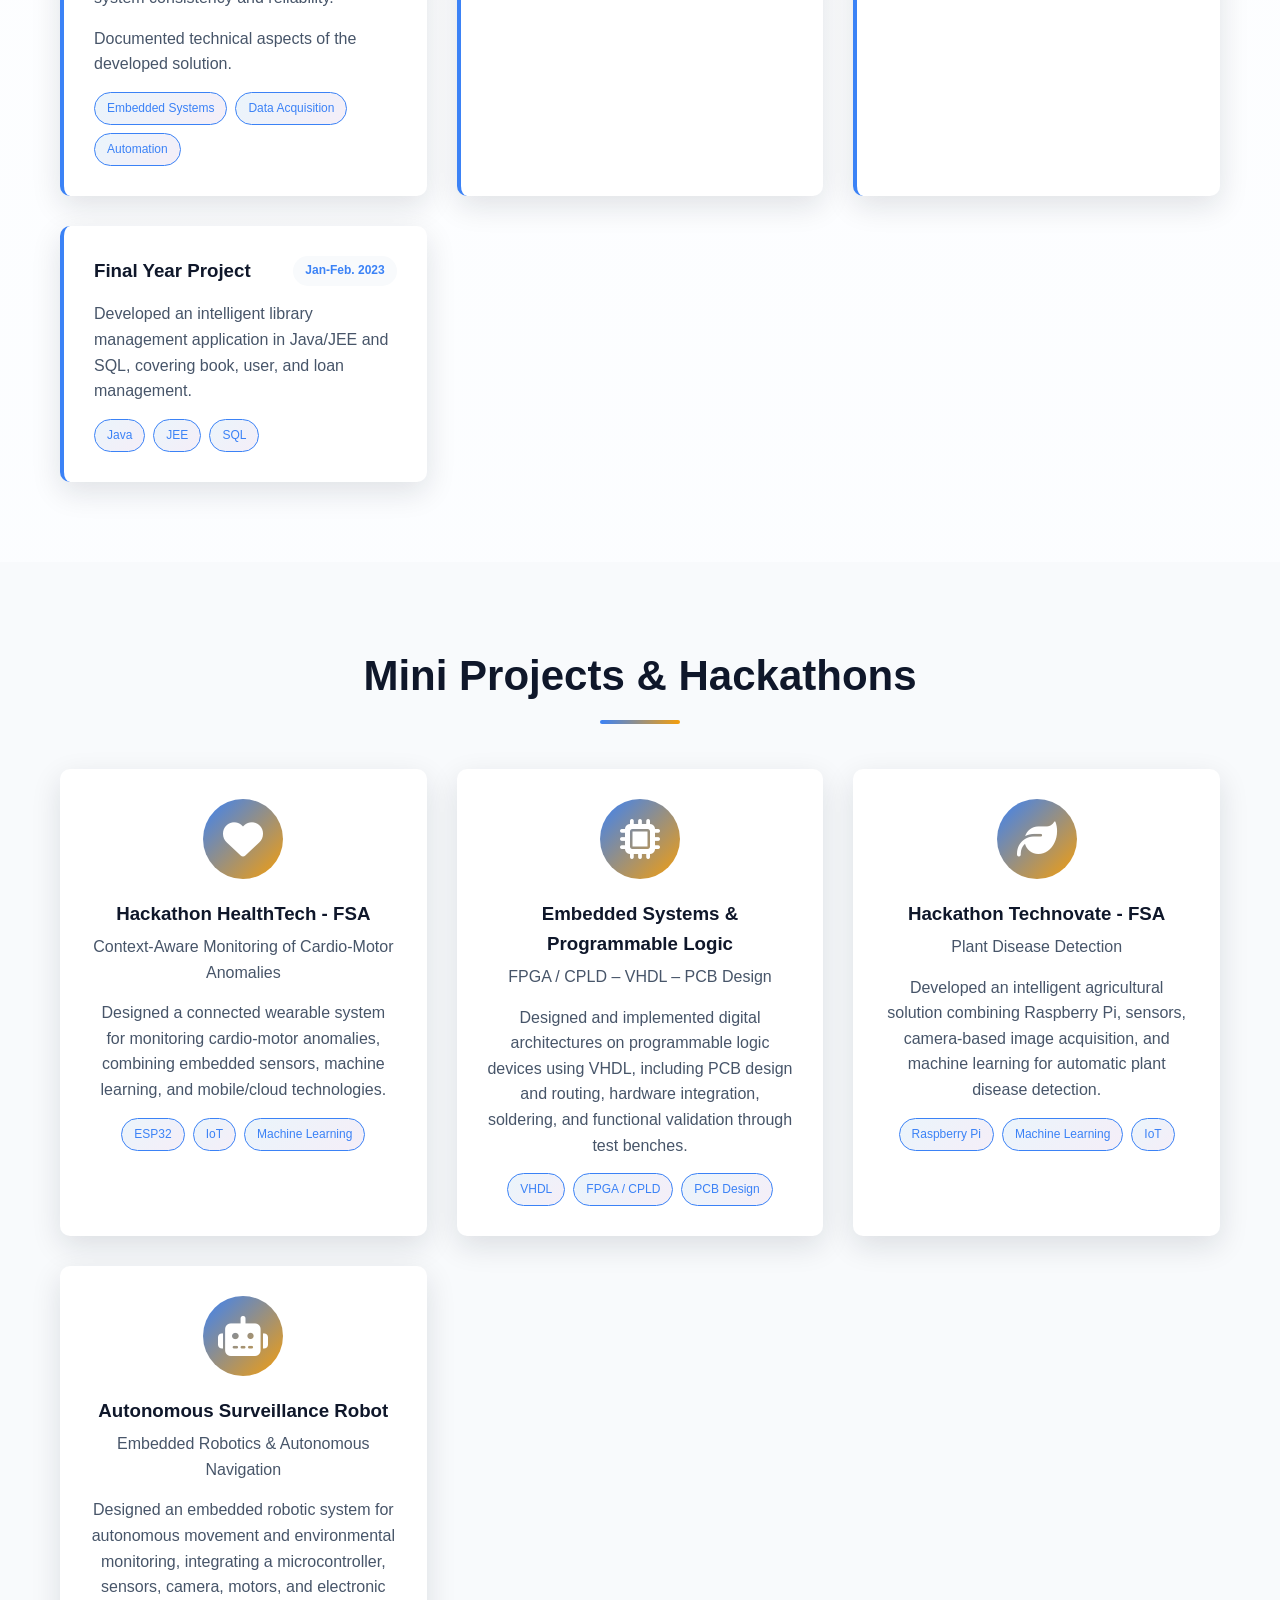
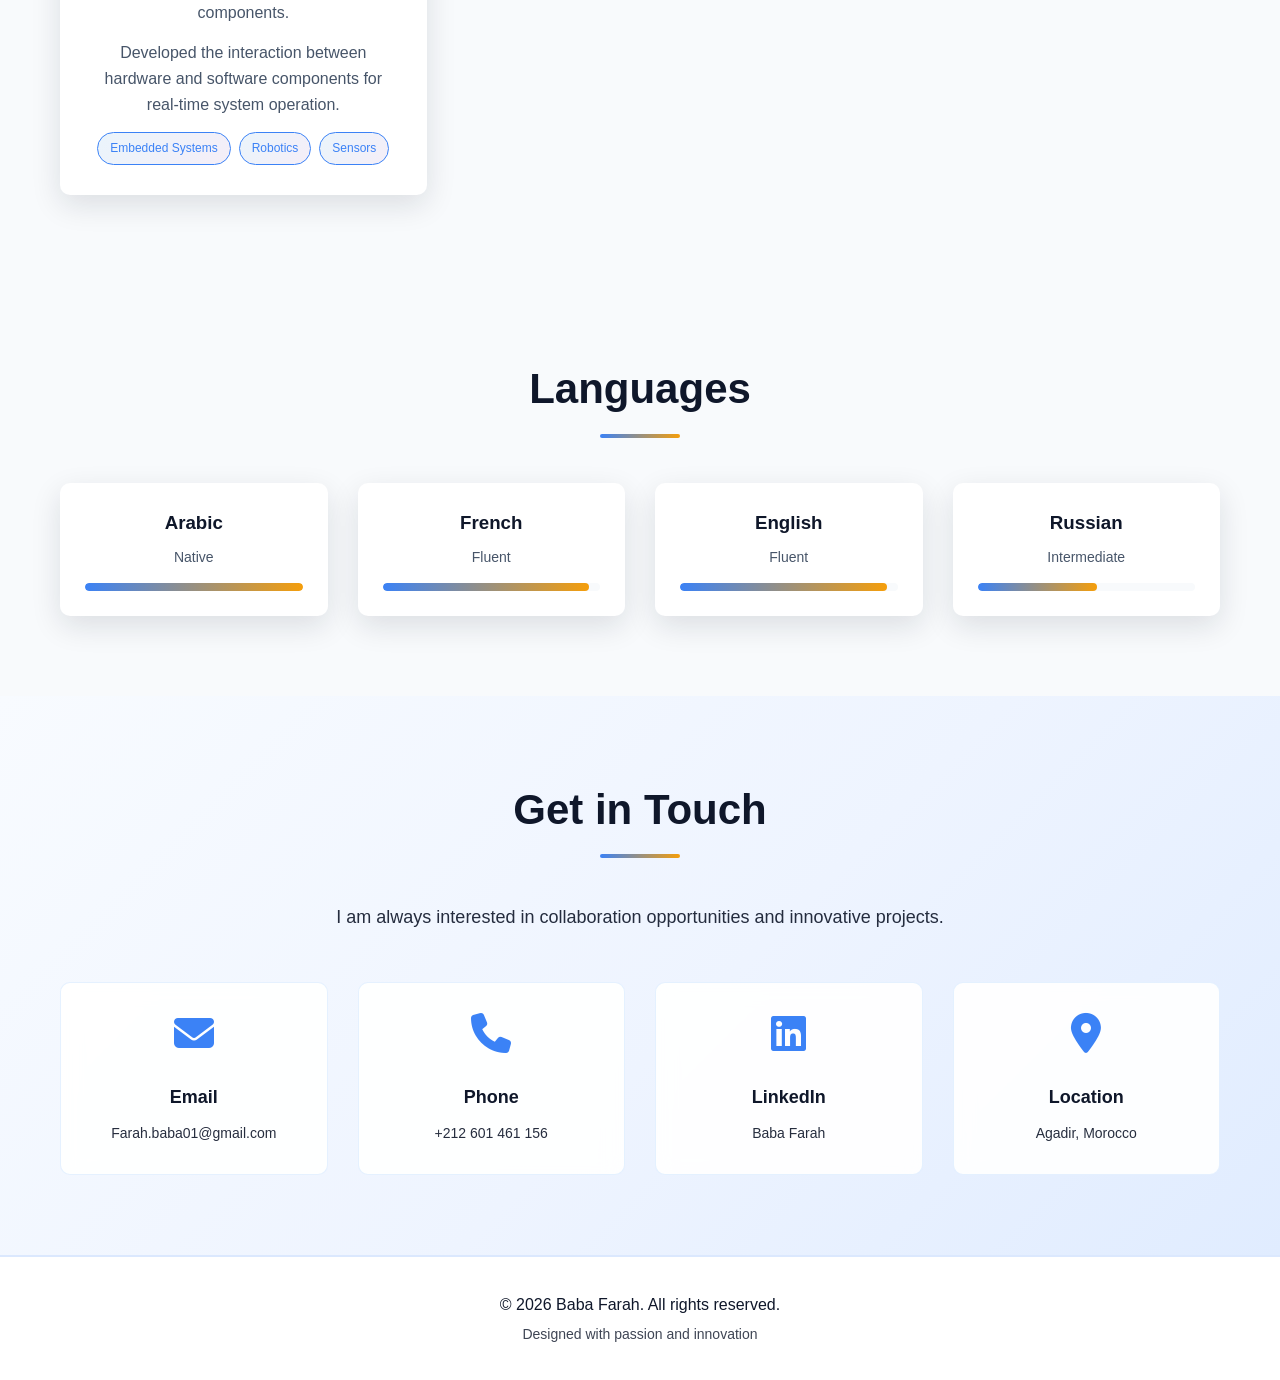
==== commit 4849b42e: "Update portfolio" ====
--- a/Portfolio.html
+++ b/Portfolio.html
@@ -46,7 +46,7 @@
         <div class="hero-copy">
 
             <p class="hero-kicker fade-in">
-                Software and Embedded Systems Engineer
+                Professional portfolio embedded systems and software engineer
             </p>
 
             <h1 class="fade-in">
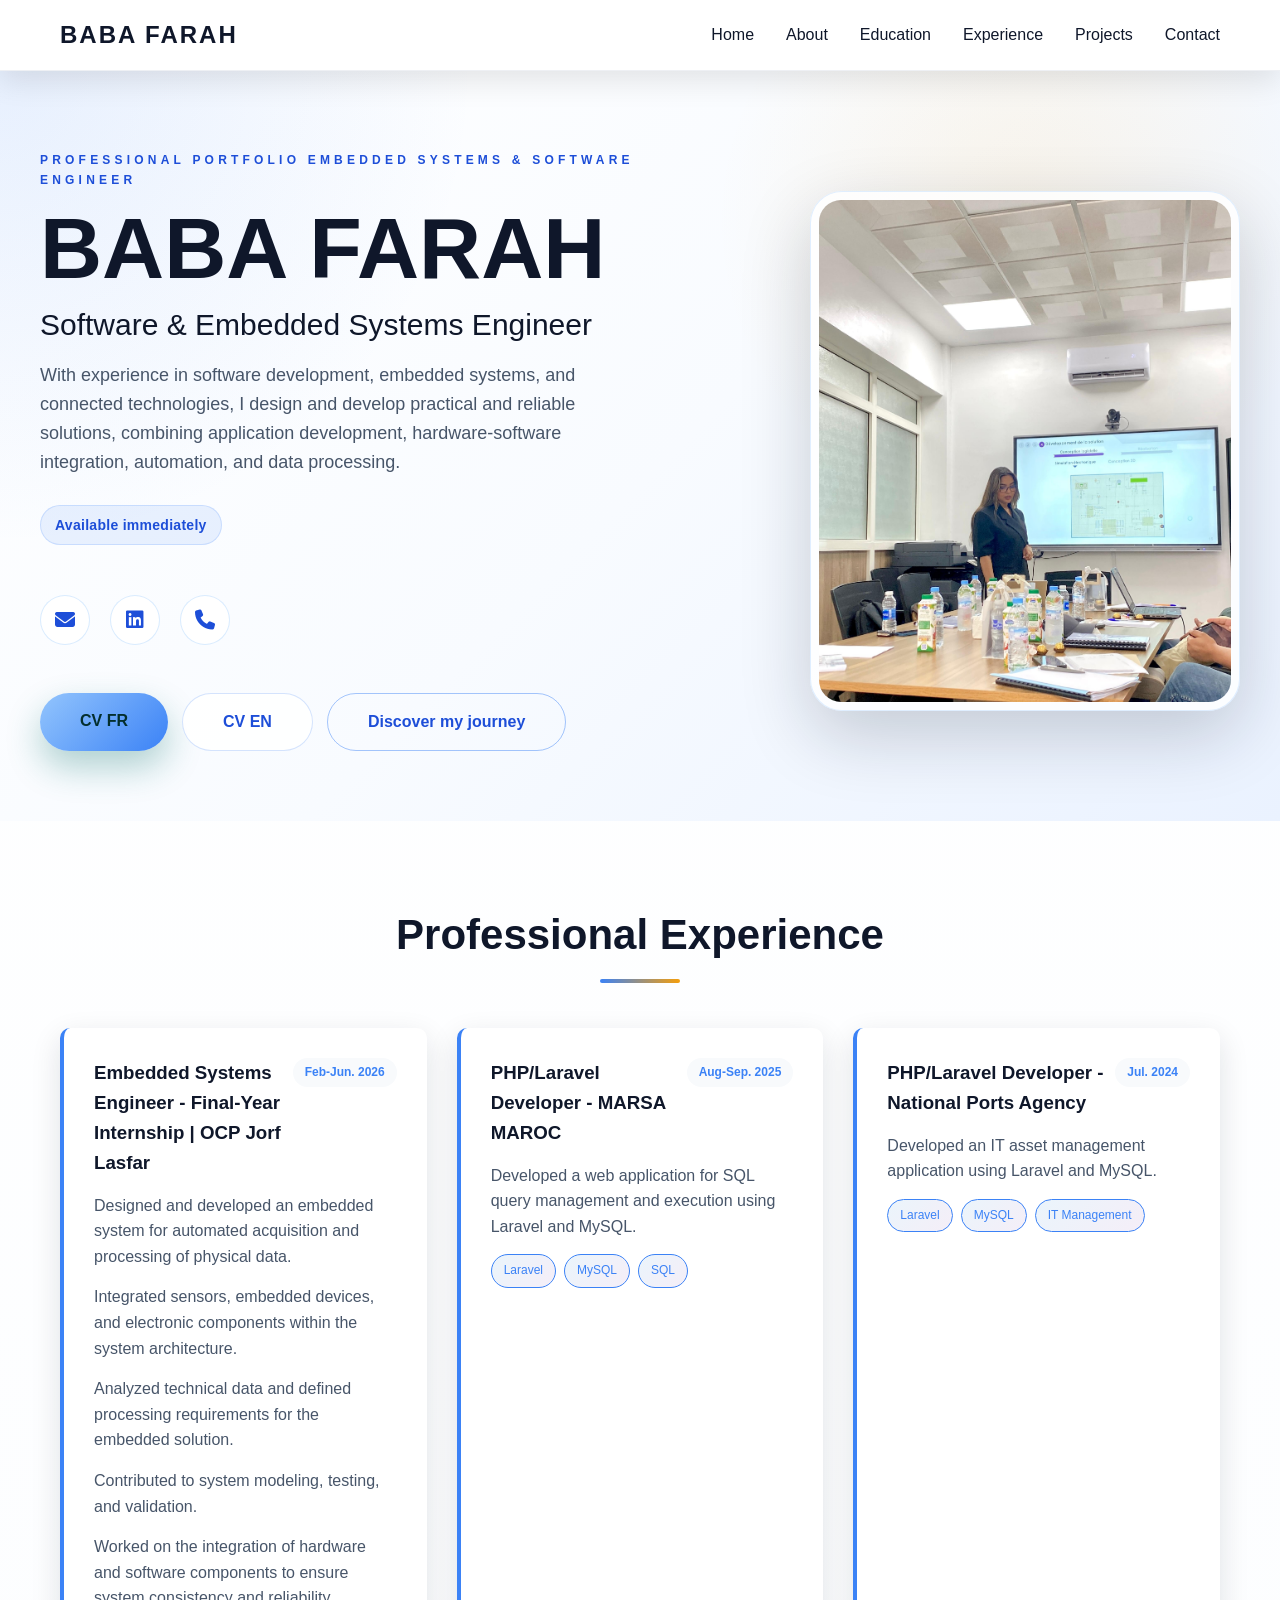
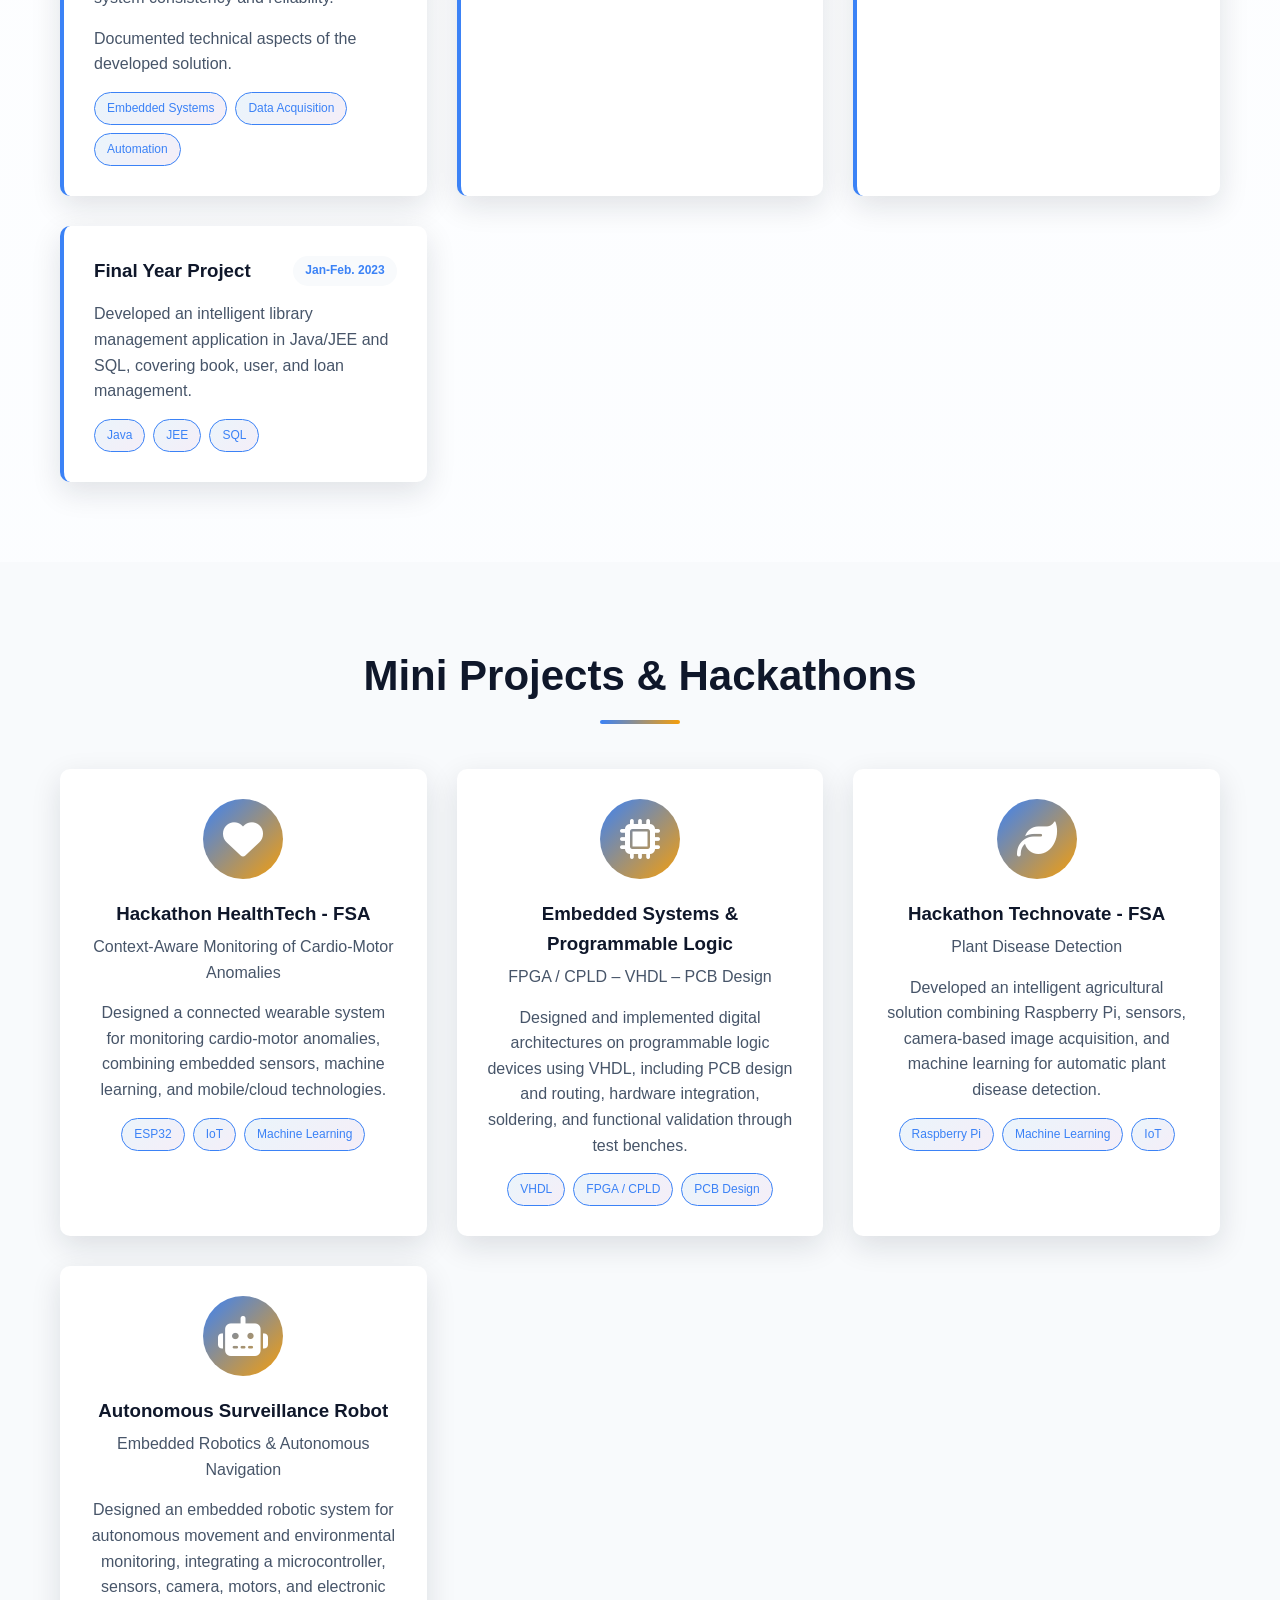
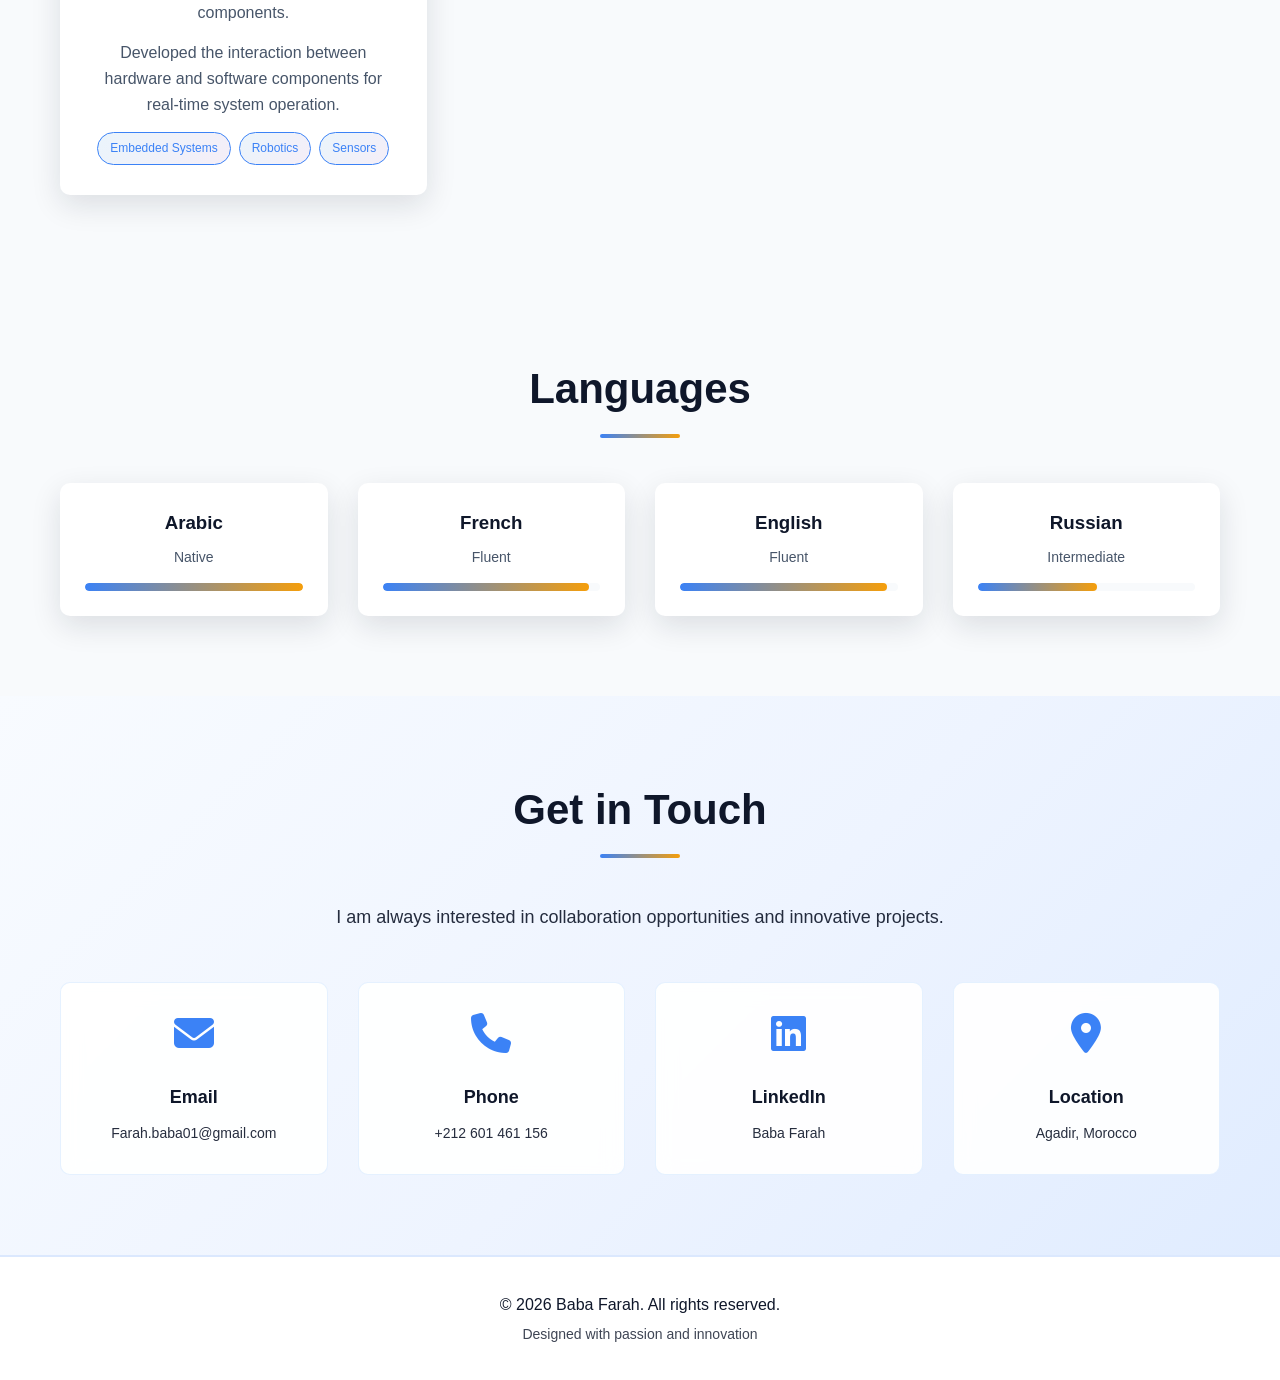
==== commit 5f900a5e: "Update portfolio" ====
--- a/Portfolio.html
+++ b/Portfolio.html
@@ -46,7 +46,7 @@
         <div class="hero-copy">
 
             <p class="hero-kicker fade-in">
-                Professional portfolio embedded systems and software engineer
+                Professional portfolio embedded systems & software engineer
             </p>
 
             <h1 class="fade-in">
@@ -54,7 +54,7 @@
             </h1>
 
             <p class="subtitle fade-in">
-                Software and Embedded Systems Engineer
+                Software & Embedded Systems Engineer
             </p>
 
             <p class="description fade-in">
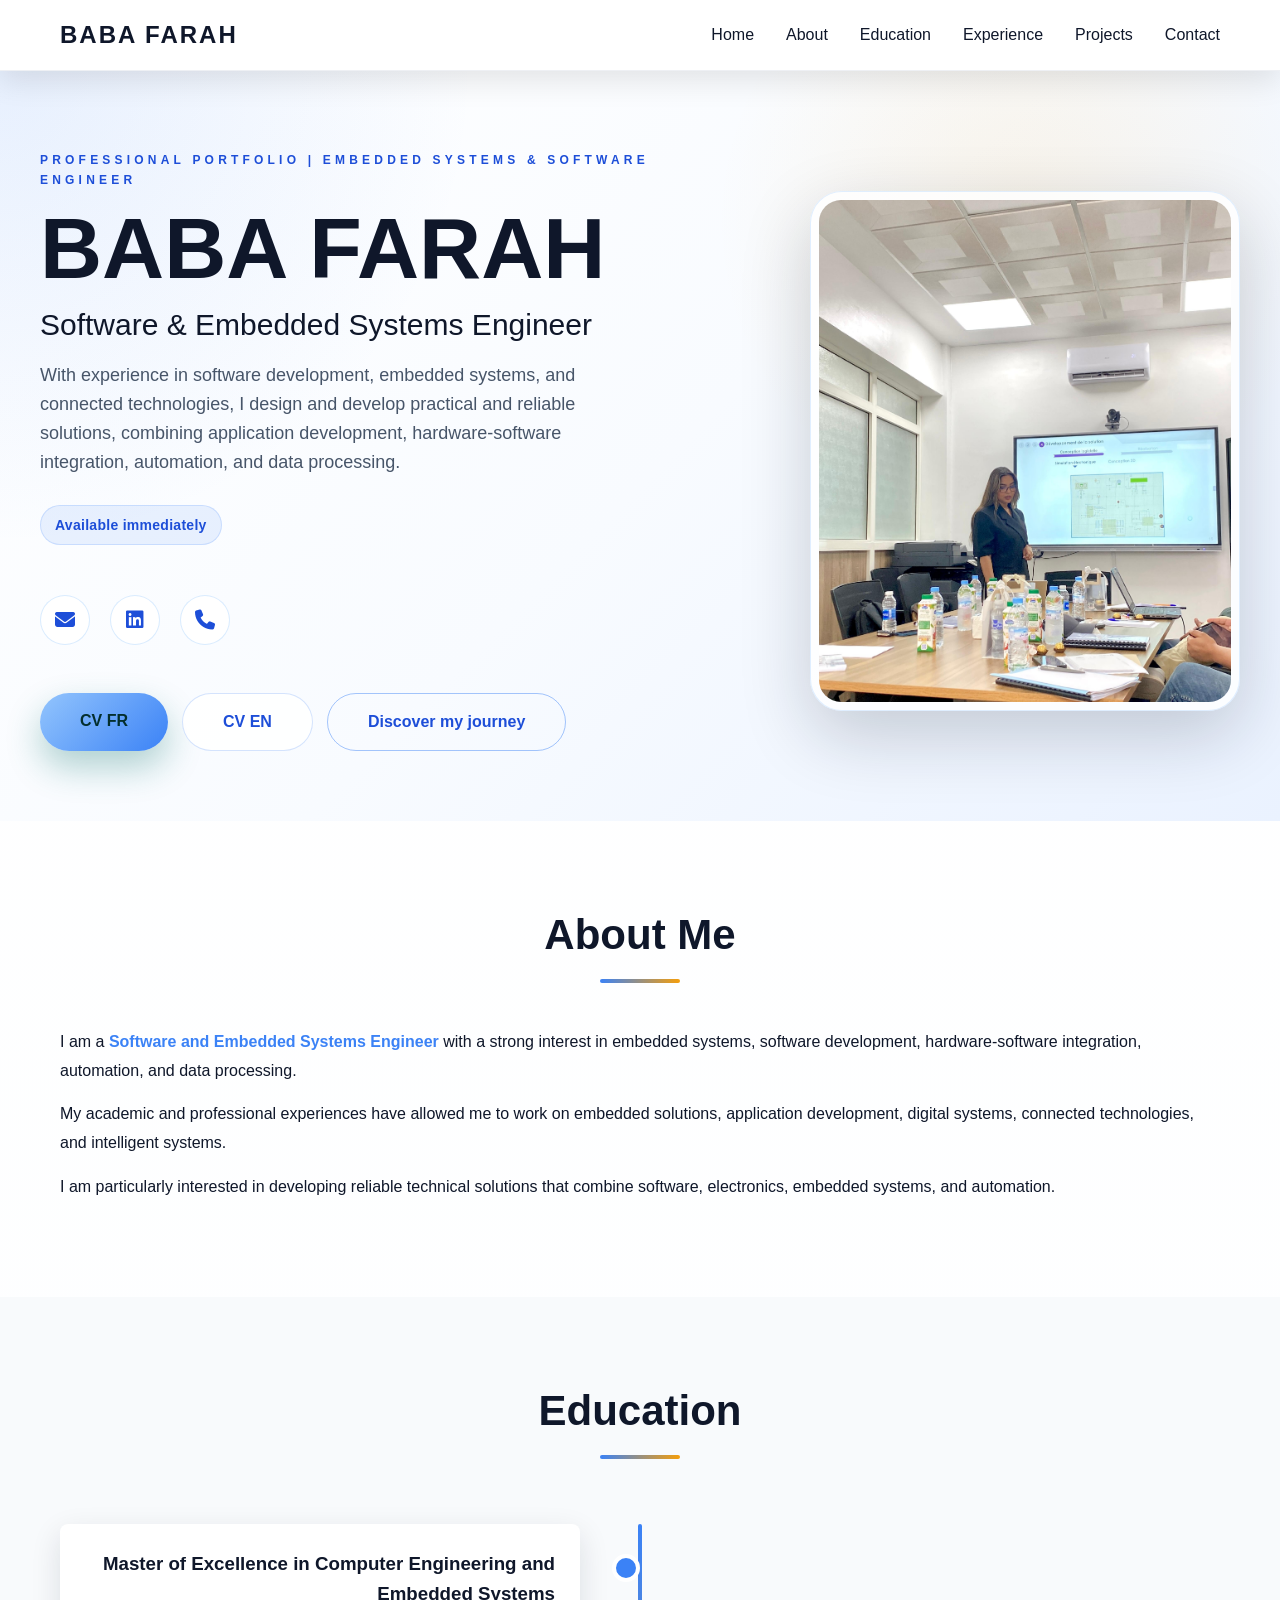
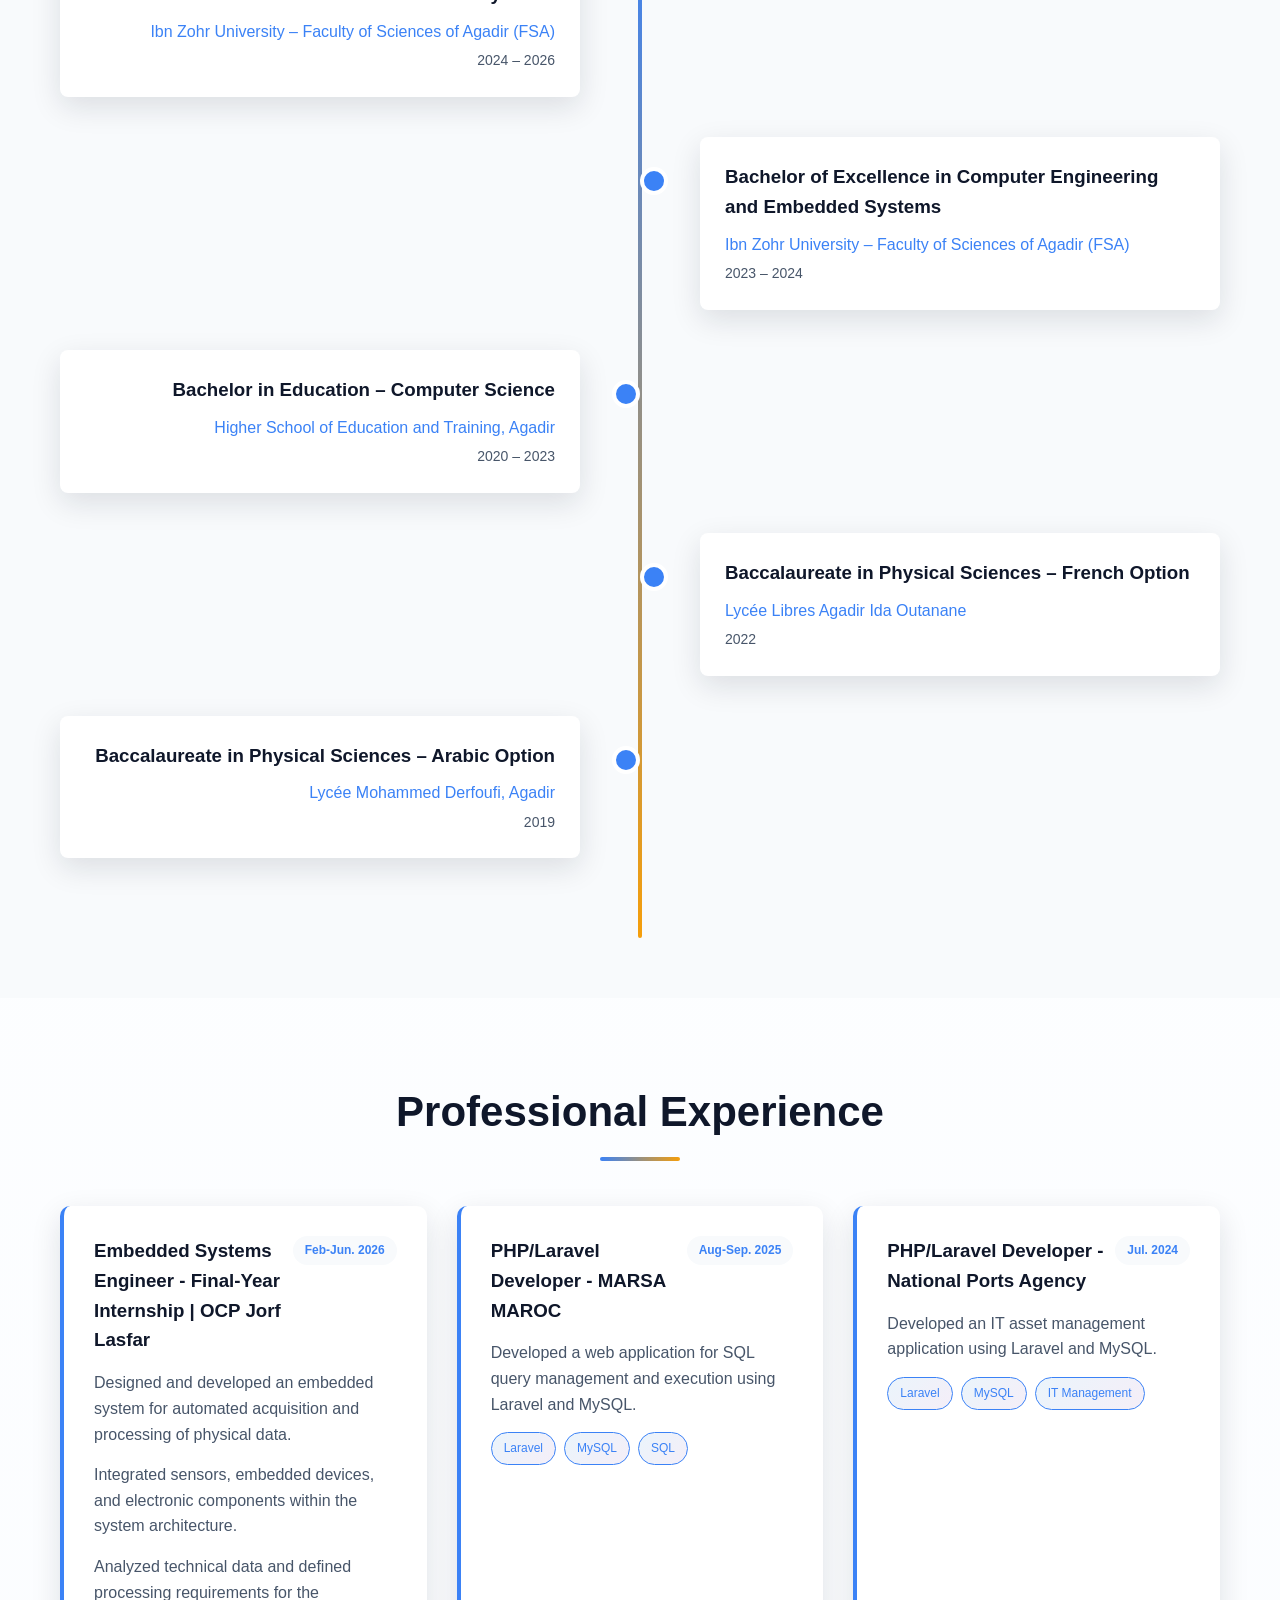
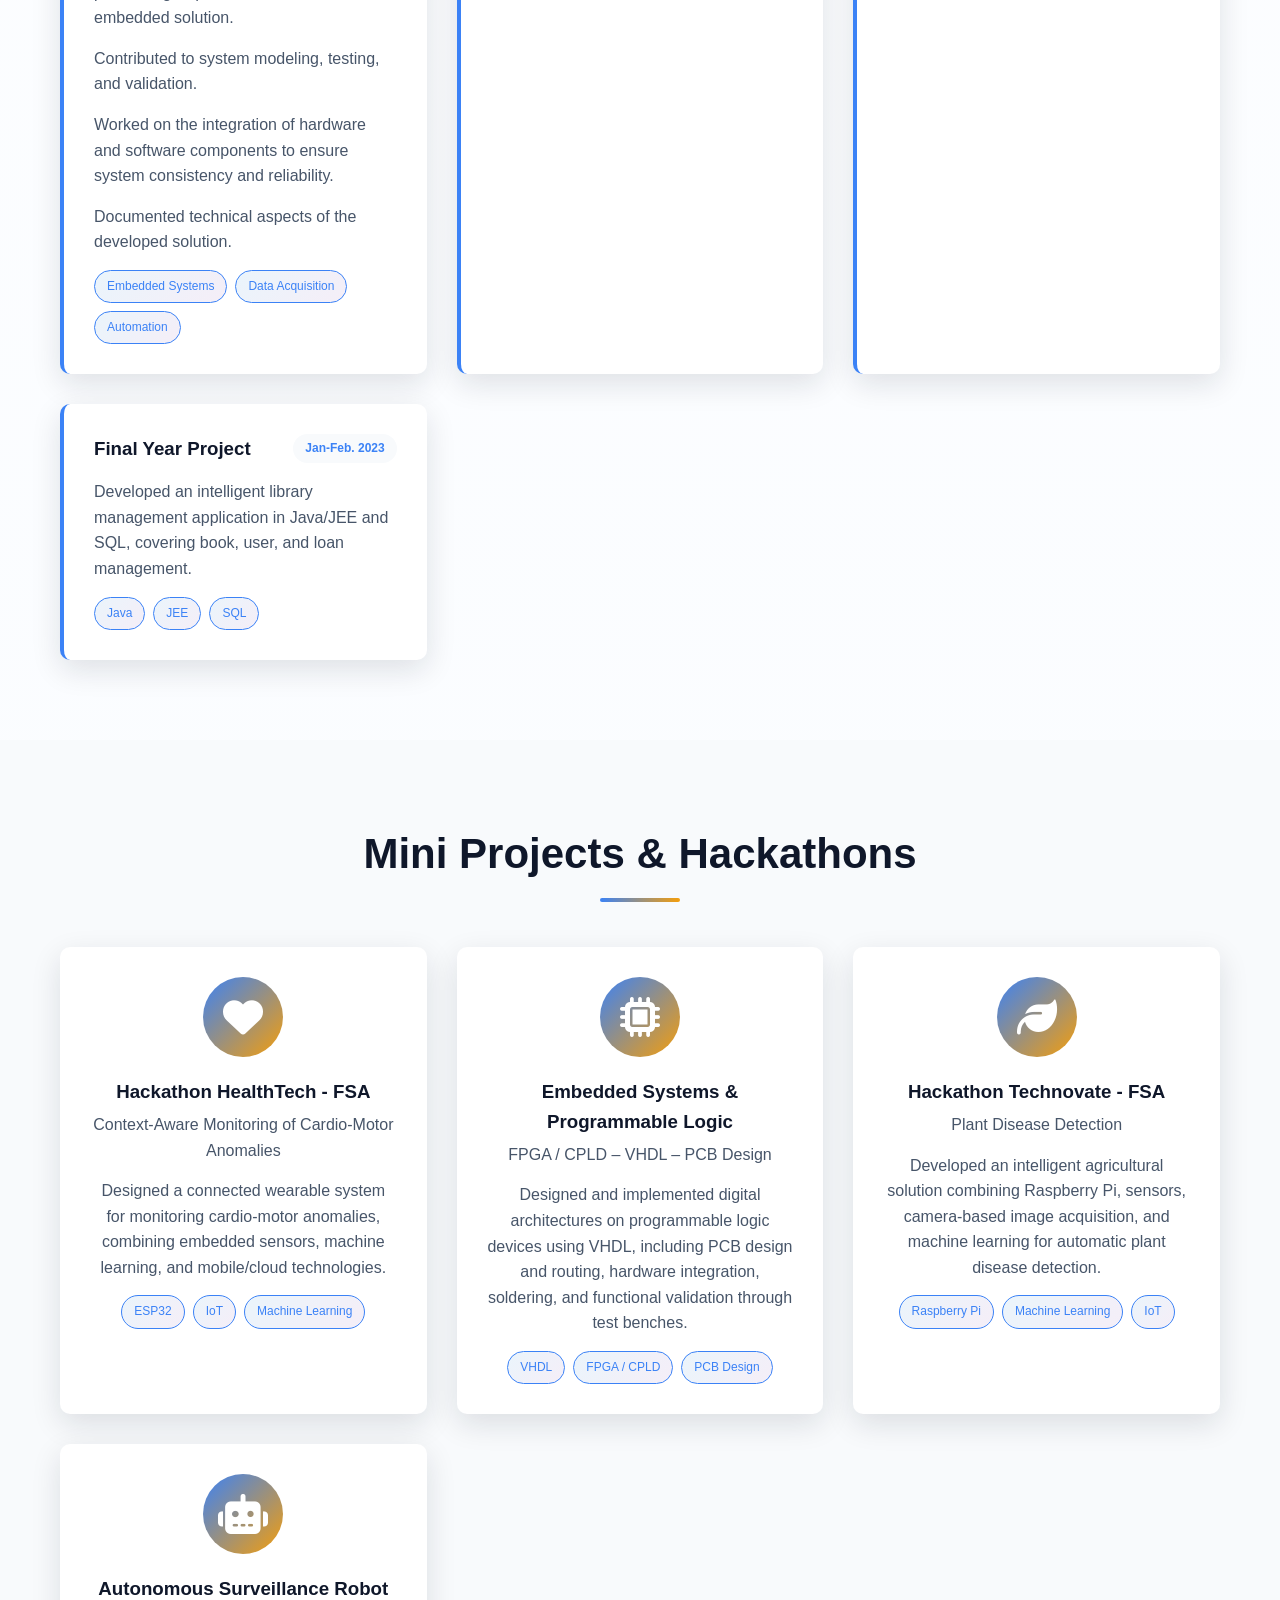
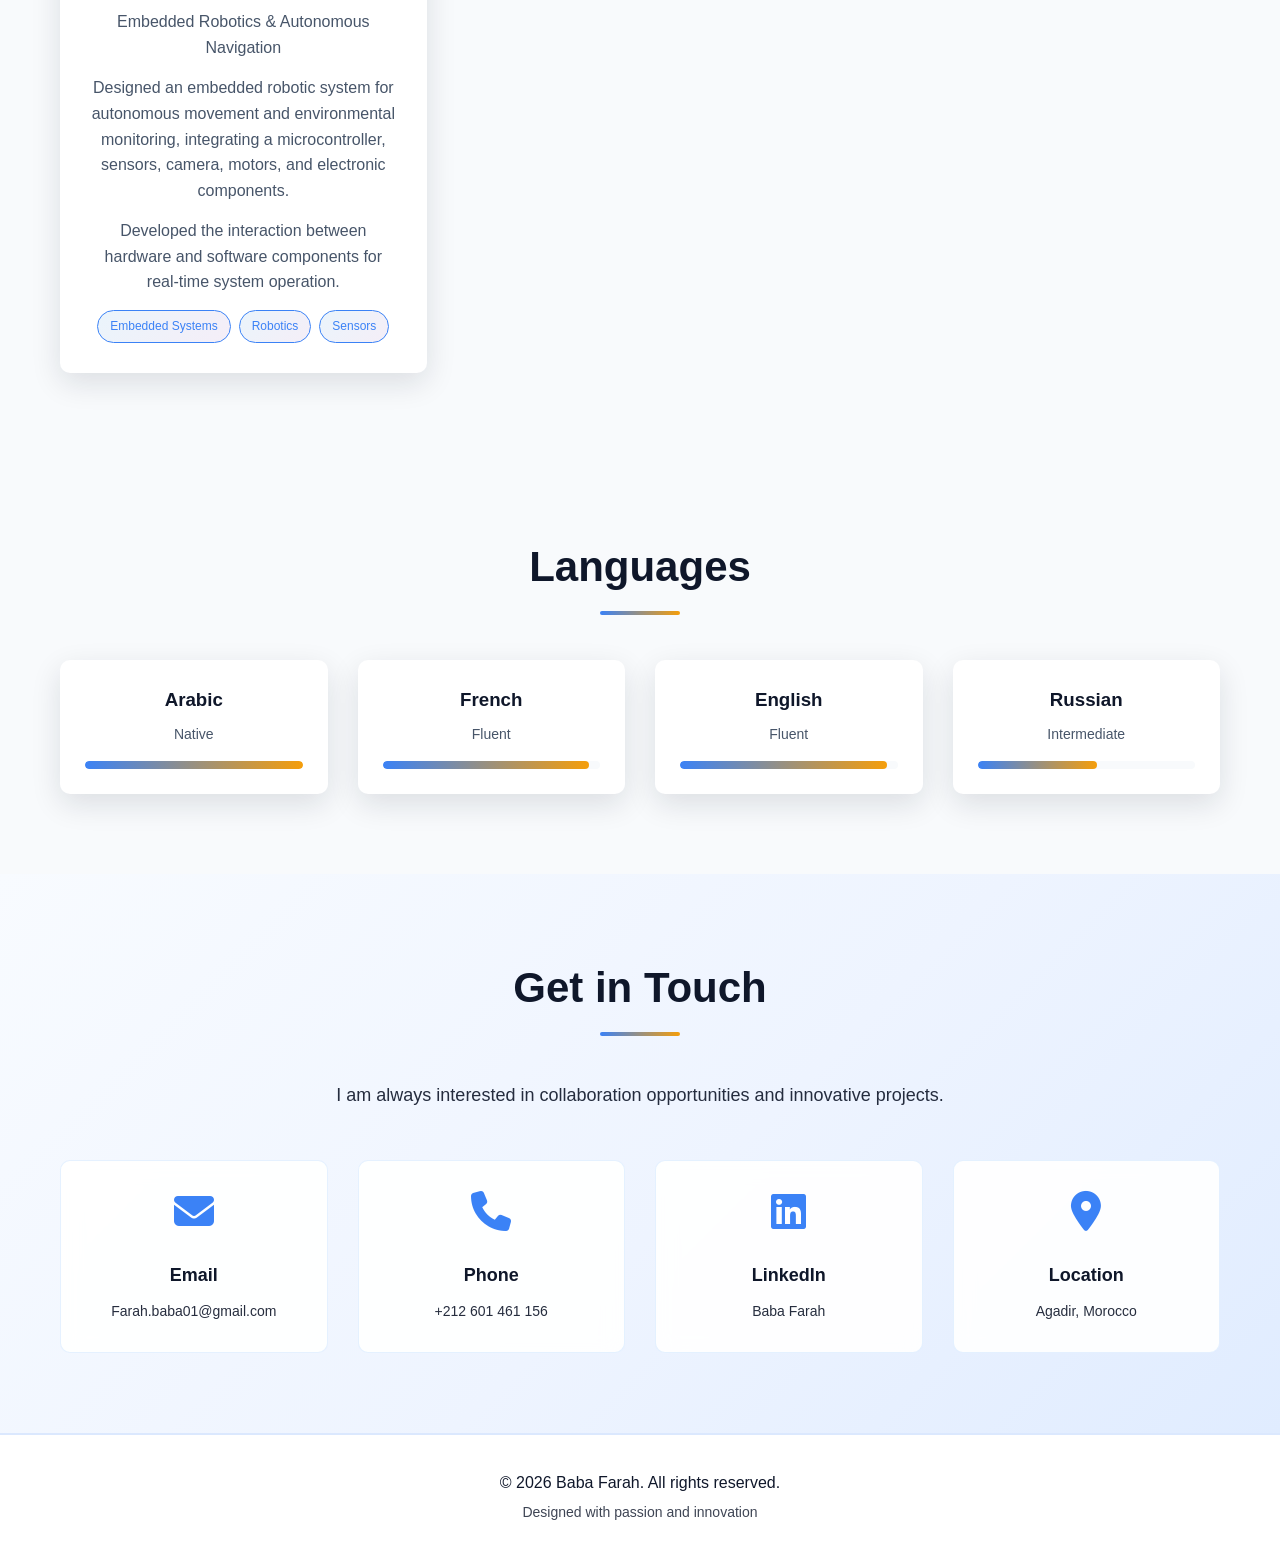
==== commit 82269238: "Update portfolio" ====
--- a/Portfolio.html
+++ b/Portfolio.html
@@ -1,25 +1,50 @@
 <!DOCTYPE html>
 <html lang="en">
+
 <head>
     <meta charset="UTF-8">
     <meta name="viewport" content="width=device-width, initial-scale=1.0">
-    <title>Portfolio - BABA FARAH | Software and Embedded Systems Engineer</title>
-    <meta name="description" content="Portfolio of BABA FARAH - Software and Embedded Systems Engineer.">
-    <meta property="og:title" content="Portfolio - BABA FARAH | Software and Embedded Systems Engineer">
-    <meta property="og:description" content="Portfolio of BABA FARAH - Software and Embedded Systems Engineer. Passionate about technological innovation.">
+
+    <title>
+        Portfolio - BABA FARAH | Software and Embedded Systems Engineer
+    </title>
+
+    <meta name="description"
+          content="Portfolio of BABA FARAH - Software and Embedded Systems Engineer.">
+
+    <meta property="og:title"
+          content="Portfolio - BABA FARAH | Software and Embedded Systems Engineer">
+
+    <meta property="og:description"
+          content="Portfolio of BABA FARAH - Software and Embedded Systems Engineer. Passionate about technological innovation.">
+
     <meta property="og:type" content="website">
-    <meta property="og:url" content="https://faraahba.github.io/Portfolio">
+
+    <meta property="og:url"
+          content="https://faraahba.github.io/Portfolio">
+
     <link rel="stylesheet" href="Portfolio.css">
-    <link rel="stylesheet" href="https://cdnjs.cloudflare.com/ajax/libs/font-awesome/6.4.0/css/all.min.css">
+
+    <link rel="stylesheet"
+          href="https://cdnjs.cloudflare.com/ajax/libs/font-awesome/6.4.0/css/all.min.css">
+
     <script defer src="Portfolio.js"></script>
 </head>
 
+
 <body>
 
-    <!-- Navigation -->
+    <!-- ========================================
+         NAVIGATION
+    ========================================= -->
+
     <nav class="navbar">
+
         <div class="navbar-container">
-            <div class="logo">BABA FARAH</div>
+
+            <div class="logo">
+                BABA FARAH
+            </div>
 
             <button class="menu-toggle" id="menuToggle">
                 <span></span>
@@ -28,126 +53,366 @@
             </button>
 
             <ul class="nav-menu" id="navMenu">
-                <li><a href="#home">Home</a></li>
-                <li><a href="#about">About</a></li>
-                <li><a href="#formation">Education</a></li>
-                <li><a href="#experience">Experience</a></li>
-                <li><a href="#projects">Projects</a></li>
-                <li><a href="#contact">Contact</a></li>
+
+                <li>
+                    <a href="#home">Home</a>
+                </li>
+
+                <li>
+                    <a href="#about">About</a>
+                </li>
+
+                <li>
+                    <a href="#formation">Education</a>
+                </li>
+
+                <li>
+                    <a href="#experience">Experience</a>
+                </li>
+
+                <li>
+                    <a href="#projects">Projects</a>
+                </li>
+
+                <li>
+                    <a href="#contact">Contact</a>
+                </li>
+
             </ul>
+
         </div>
+
     </nav>
 
 
-    <!-- Hero Section -->
-<header id="home" class="hero">
-    <div class="hero-content">
-
-        <div class="hero-copy">
-
-            <p class="hero-kicker fade-in">
-                Professional portfolio embedded systems & software engineer
-            </p>
-
-            <h1 class="fade-in">
-                BABA FARAH
-            </h1>
-
-            <p class="subtitle fade-in">
-                Software & Embedded Systems Engineer
-            </p>
-
-            <p class="description fade-in">
-                With experience in software development, embedded systems,
-                and connected technologies, I design and develop practical
-                and reliable solutions, combining application development,
-                hardware-software integration, automation, and data processing.
-            </p>
-
-            <p class="availability-badge fade-in">
-                Available immediately
-            </p>
-
-            <div class="social-links fade-in">
-
-                <a href="mailto:Farah.baba01@gmail.com"
-                   class="social-icon"
-                   title="Email">
-                    <i class="fas fa-envelope"></i>
-                </a>
-
-                <a href="https://www.linkedin.com/in/farah-baba-367b7b30b/"
-                   target="_blank"
-                   class="social-icon"
-                   title="LinkedIn">
-                    <i class="fab fa-linkedin"></i>
-                </a>
-
-                <a href="tel:+212601461156"
-                   class="social-icon"
-                   title="Téléphone">
-                    <i class="fas fa-phone"></i>
-                </a>
+    <!-- ========================================
+         HERO SECTION
+    ========================================= -->
+
+    <header id="home" class="hero">
+
+        <div class="hero-content">
+
+            <div class="hero-copy">
+
+                <p class="hero-kicker fade-in">
+                    Professional Portfolio | Embedded Systems & Software Engineer
+                </p>
+
+                <h1 class="fade-in">
+                    BABA FARAH
+                </h1>
+
+                <p class="subtitle fade-in">
+                    Software & Embedded Systems Engineer
+                </p>
+
+                <p class="description fade-in">
+                    With experience in software development, embedded systems,
+                    and connected technologies, I design and develop practical
+                    and reliable solutions, combining application development,
+                    hardware-software integration, automation, and data processing.
+                </p>
+
+                <p class="availability-badge fade-in">
+                    Available immediately
+                </p>
+
+
+                <!-- Social links -->
+
+                <div class="social-links fade-in">
+
+                    <a href="mailto:Farah.baba01@gmail.com"
+                       class="social-icon"
+                       title="Email">
+
+                        <i class="fas fa-envelope"></i>
+
+                    </a>
+
+
+                    <a href="https://www.linkedin.com/in/farah-baba-367b7b30b/"
+                       target="_blank"
+                       rel="noopener"
+                       class="social-icon"
+                       title="LinkedIn">
+
+                        <i class="fab fa-linkedin"></i>
+
+                    </a>
+
+
+                    <a href="tel:+212601461156"
+                       class="social-icon"
+                       title="Phone">
+
+                        <i class="fas fa-phone"></i>
+
+                    </a>
+
+                </div>
+
+
+                <!-- Hero buttons -->
+
+                <div class="hero-actions fade-in">
+
+                    <a href="CV-FARAHBABA-Fr.pdf"
+                       class="cta-button"
+                       rel="noopener">
+
+                        CV FR
+
+                    </a>
+
+
+                    <a href="Resume-FARAHBABA.pdf"
+                       class="cta-button secondary"
+                       rel="noopener">
+
+                        CV EN
+
+                    </a>
+
+
+                    <a href="#about"
+                       class="cta-button ghost">
+
+                        Discover my journey
+
+                    </a>
+
+                </div>
 
             </div>
 
-            <div class="hero-actions fade-in">
-
-                <a href="CV-FARAHBABA-Fr.pdf"
-                   class="cta-button"
-                   rel="noopener">
-                    CV FR
-                </a>
-
-                <a href="Resume-FARAHBABA.pdf"
-                   class="cta-button secondary"
-                   rel="noopener">
-                    CV EN
-                </a>
-
-                <a href="#about"
-                   class="cta-button ghost">
-                    Discover my journey
-                </a>
+
+            <!-- Hero Photo -->
+
+            <div class="hero-visual fade-in">
+
+                <div class="hero-image-frame">
+
+                    <img src="SoutenancePFE6.jpeg"
+                         alt="BABA FARAH during her final year project defense"
+                         class="hero-image">
+
+                </div>
 
             </div>
 
         </div>
 
-        <!-- Photo -->
-        <div class="hero-visual fade-in">
-            <div class="hero-image-frame">
-                <img src="SoutenancePFE6.jpeg"
-                     alt="BABA FARAH during her final year project defense"
-                     class="hero-image">
+    </header>
+
+
+
+    <!-- ========================================
+         ABOUT SECTION
+    ========================================= -->
+
+    <section id="about" class="section">
+
+        <div class="container">
+
+            <h2 class="section-title">
+                About Me
+            </h2>
+
+            <div class="about-content">
+
+                <div class="about-text">
+
+                    <p>
+                        I am a <strong>Software and Embedded Systems Engineer</strong>
+                        with a strong interest in embedded systems, software development,
+                        hardware-software integration, automation, and data processing.
+                    </p>
+
+                    <p>
+                        My academic and professional experiences have allowed me to work
+                        on embedded solutions, application development, digital systems,
+                        connected technologies, and intelligent systems.
+                    </p>
+
+                    <p>
+                        I am particularly interested in developing reliable technical
+                        solutions that combine software, electronics, embedded systems,
+                        and automation.
+                    </p>
+
+                </div>
+
             </div>
+
         </div>
 
-    </div>
-</header>
-
-
-    <!-- Move Hero Photo Slightly Up -->
-    <style>
-        .hero-visual {
-            transform: translateY(-30px);
-        }
-    </style>
-
-
-    <!-- Professional Experience -->
+    </section>
+
+
+
+    <!-- ========================================
+         EDUCATION
+    ========================================= -->
+
+    <section id="formation" class="section light-bg">
+
+        <div class="container">
+
+            <h2 class="section-title">
+                Education
+            </h2>
+
+
+            <div class="timeline">
+
+
+                <!-- Master -->
+
+                <div class="timeline-item">
+
+                    <div class="timeline-content">
+
+                        <h3>
+                            Master of Excellence in Computer Engineering and Embedded Systems
+                        </h3>
+
+                        <p class="institution">
+                            Ibn Zohr University – Faculty of Sciences of Agadir (FSA)
+                        </p>
+
+                        <p class="date">
+                            2024 – 2026
+                        </p>
+
+                    </div>
+
+                </div>
+
+
+                <!-- Bachelor of Excellence -->
+
+                <div class="timeline-item">
+
+                    <div class="timeline-content">
+
+                        <h3>
+                            Bachelor of Excellence in Computer Engineering and Embedded Systems
+                        </h3>
+
+                        <p class="institution">
+                            Ibn Zohr University – Faculty of Sciences of Agadir (FSA)
+                        </p>
+
+                        <p class="date">
+                            2023 – 2024
+                        </p>
+
+                    </div>
+
+                </div>
+
+
+                <!-- Bachelor in Education -->
+
+                <div class="timeline-item">
+
+                    <div class="timeline-content">
+
+                        <h3>
+                            Bachelor in Education – Computer Science
+                        </h3>
+
+                        <p class="institution">
+                            Higher School of Education and Training, Agadir
+                        </p>
+
+                        <p class="date">
+                            2020 – 2023
+                        </p>
+
+                    </div>
+
+                </div>
+
+
+                <!-- Baccalaureate 2022 -->
+
+                <div class="timeline-item">
+
+                    <div class="timeline-content">
+
+                        <h3>
+                            Baccalaureate in Physical Sciences – French Option
+                        </h3>
+
+                        <p class="institution">
+                            Lycée Libres Agadir Ida Outanane
+                        </p>
+
+                        <p class="date">
+                            2022
+                        </p>
+
+                    </div>
+
+                </div>
+
+
+                <!-- Baccalaureate 2019 -->
+
+                <div class="timeline-item">
+
+                    <div class="timeline-content">
+
+                        <h3>
+                            Baccalaureate in Physical Sciences – Arabic Option
+                        </h3>
+
+                        <p class="institution">
+                            Lycée Mohammed Derfoufi, Agadir
+                        </p>
+
+                        <p class="date">
+                            2019
+                        </p>
+
+                    </div>
+
+                </div>
+
+
+            </div>
+
+        </div>
+
+    </section>
+
+
+
+    <!-- ========================================
+         PROFESSIONAL EXPERIENCE
+    ========================================= -->
+
     <section id="experience" class="section">
+
         <div class="container">
 
             <h2 class="section-title">
                 Professional Experience
             </h2>
 
+
             <div class="experience-grid">
 
+
+                <!-- OCP -->
+
                 <div class="experience-card">
 
                     <div class="experience-header">
+
                         <h3>
                             Embedded Systems Engineer - Final-Year Internship | OCP Jorf Lasfar
                         </h3>
@@ -155,18 +420,23 @@
                         <span class="date-badge">
                             Feb-Jun. 2026
                         </span>
-                    </div>
+
+                    </div>
+
 
                     <p class="experience-description">
-                        Designed and developed an embedded system for automated acquisition and processing of physical data.
+                        Designed and developed an embedded system for automated
+                        acquisition and processing of physical data.
                     </p>
 
                     <p class="experience-description">
-                        Integrated sensors, embedded devices, and electronic components within the system architecture.
+                        Integrated sensors, embedded devices, and electronic
+                        components within the system architecture.
                     </p>
 
                     <p class="experience-description">
-                        Analyzed technical data and defined processing requirements for the embedded solution.
+                        Analyzed technical data and defined processing requirements
+                        for the embedded solution.
                     </p>
 
                     <p class="experience-description">
@@ -174,25 +444,41 @@
                     </p>
 
                     <p class="experience-description">
-                        Worked on the integration of hardware and software components to ensure system consistency and reliability.
+                        Worked on the integration of hardware and software components
+                        to ensure system consistency and reliability.
                     </p>
 
                     <p class="experience-description">
                         Documented technical aspects of the developed solution.
                     </p>
 
+
                     <div class="experience-tags">
-                        <span class="tag">Embedded Systems</span>
-                        <span class="tag">Data Acquisition</span>
-                        <span class="tag">Automation</span>
-                    </div>
-
-                </div>
-
+
+                        <span class="tag">
+                            Embedded Systems
+                        </span>
+
+                        <span class="tag">
+                            Data Acquisition
+                        </span>
+
+                        <span class="tag">
+                            Automation
+                        </span>
+
+                    </div>
+
+                </div>
+
+
+
+                <!-- MARSA MAROC -->
 
                 <div class="experience-card">
 
                     <div class="experience-header">
+
                         <h3>
                             PHP/Laravel Developer - MARSA MAROC
                         </h3>
@@ -200,24 +486,41 @@
                         <span class="date-badge">
                             Aug-Sep. 2025
                         </span>
+
                     </div>
 
                     <p class="experience-description">
-                        Developed a web application for SQL query management and execution using Laravel and MySQL.
-                    </p>
+                        Developed a web application for SQL query management
+                        and execution using Laravel and MySQL.
+                    </p>
+
 
                     <div class="experience-tags">
-                        <span class="tag">Laravel</span>
-                        <span class="tag">MySQL</span>
-                        <span class="tag">SQL</span>
-                    </div>
-
-                </div>
-
+
+                        <span class="tag">
+                            Laravel
+                        </span>
+
+                        <span class="tag">
+                            MySQL
+                        </span>
+
+                        <span class="tag">
+                            SQL
+                        </span>
+
+                    </div>
+
+                </div>
+
+
+
+                <!-- ANP -->
 
                 <div class="experience-card">
 
                     <div class="experience-header">
+
                         <h3>
                             PHP/Laravel Developer - National Ports Agency
                         </h3>
@@ -225,24 +528,41 @@
                         <span class="date-badge">
                             Jul. 2024
                         </span>
+
                     </div>
 
                     <p class="experience-description">
-                        Developed an IT asset management application using Laravel and MySQL.
-                    </p>
+                        Developed an IT asset management application using
+                        Laravel and MySQL.
+                    </p>
+
 
                     <div class="experience-tags">
-                        <span class="tag">Laravel</span>
-                        <span class="tag">MySQL</span>
-                        <span class="tag">IT Management</span>
-                    </div>
-
-                </div>
-
+
+                        <span class="tag">
+                            Laravel
+                        </span>
+
+                        <span class="tag">
+                            MySQL
+                        </span>
+
+                        <span class="tag">
+                            IT Management
+                        </span>
+
+                    </div>
+
+                </div>
+
+
+
+                <!-- Java -->
 
                 <div class="experience-card">
 
                     <div class="experience-header">
+
                         <h3>
                             Final Year Project
                         </h3>
@@ -250,26 +570,45 @@
                         <span class="date-badge">
                             Jan-Feb. 2023
                         </span>
+
                     </div>
 
                     <p class="experience-description">
-                        Developed an intelligent library management application in Java/JEE and SQL, covering book, user, and loan management.
-                    </p>
+                        Developed an intelligent library management application
+                        in Java/JEE and SQL, covering book, user, and loan management.
+                    </p>
+
 
                     <div class="experience-tags">
-                        <span class="tag">Java</span>
-                        <span class="tag">JEE</span>
-                        <span class="tag">SQL</span>
+
+                        <span class="tag">
+                            Java
+                        </span>
+
+                        <span class="tag">
+                            JEE
+                        </span>
+
+                        <span class="tag">
+                            SQL
+                        </span>
+
                     </div>
 
                 </div>
 
             </div>
+
         </div>
+
     </section>
 
 
-    <!-- Projects -->
+
+    <!-- ========================================
+         PROJECTS
+    ========================================= -->
+
     <section id="projects" class="section light-bg">
 
         <div class="container">
@@ -278,10 +617,12 @@
                 Mini Projects & Hackathons
             </h2>
 
+
             <div class="projects-grid">
 
 
                 <!-- HealthTech -->
+
                 <div class="project-card">
 
                     <div class="project-icon">
@@ -297,21 +638,34 @@
                     </p>
 
                     <p>
-                        Designed a connected wearable system for monitoring cardio-motor
-                        anomalies, combining embedded sensors, machine learning, and
-                        mobile/cloud technologies.
-                    </p>
+                        Designed a connected wearable system for monitoring
+                        cardio-motor anomalies, combining embedded sensors,
+                        machine learning, and mobile/cloud technologies.
+                    </p>
+
 
                     <div class="project-tags">
-                        <span class="tag">ESP32</span>
-                        <span class="tag">IoT</span>
-                        <span class="tag">Machine Learning</span>
-                    </div>
-
-                </div>
+
+                        <span class="tag">
+                            ESP32
+                        </span>
+
+                        <span class="tag">
+                            IoT
+                        </span>
+
+                        <span class="tag">
+                            Machine Learning
+                        </span>
+
+                    </div>
+
+                </div>
+
 
 
                 <!-- FPGA / PCB -->
+
                 <div class="project-card">
 
                     <div class="project-icon">
@@ -327,22 +681,35 @@
                     </p>
 
                     <p>
-                        Designed and implemented digital architectures on programmable
-                        logic devices using VHDL, including PCB design and routing,
-                        hardware integration, soldering, and functional validation
-                        through test benches.
-                    </p>
+                        Designed and implemented digital architectures on
+                        programmable logic devices using VHDL, including PCB
+                        design and routing, hardware integration, soldering,
+                        and functional validation through test benches.
+                    </p>
+
 
                     <div class="project-tags">
-                        <span class="tag">VHDL</span>
-                        <span class="tag">FPGA / CPLD</span>
-                        <span class="tag">PCB Design</span>
-                    </div>
-
-                </div>
+
+                        <span class="tag">
+                            VHDL
+                        </span>
+
+                        <span class="tag">
+                            FPGA / CPLD
+                        </span>
+
+                        <span class="tag">
+                            PCB Design
+                        </span>
+
+                    </div>
+
+                </div>
+
 
 
                 <!-- AgriTech -->
+
                 <div class="project-card">
 
                     <div class="project-icon">
@@ -359,20 +726,33 @@
 
                     <p>
                         Developed an intelligent agricultural solution combining
-                        Raspberry Pi, sensors, camera-based image acquisition, and
-                        machine learning for automatic plant disease detection.
-                    </p>
+                        Raspberry Pi, sensors, camera-based image acquisition,
+                        and machine learning for automatic plant disease detection.
+                    </p>
+
 
                     <div class="project-tags">
-                        <span class="tag">Raspberry Pi</span>
-                        <span class="tag">Machine Learning</span>
-                        <span class="tag">IoT</span>
-                    </div>
-
-                </div>
+
+                        <span class="tag">
+                            Raspberry Pi
+                        </span>
+
+                        <span class="tag">
+                            Machine Learning
+                        </span>
+
+                        <span class="tag">
+                            IoT
+                        </span>
+
+                    </div>
+
+                </div>
+
 
 
                 <!-- Surveillance Robot -->
+
                 <div class="project-card">
 
                     <div class="project-icon">
@@ -388,9 +768,10 @@
                     </p>
 
                     <p>
-                        Designed an embedded robotic system for autonomous movement
-                        and environmental monitoring, integrating a microcontroller,
-                        sensors, camera, motors, and electronic components.
+                        Designed an embedded robotic system for autonomous
+                        movement and environmental monitoring, integrating
+                        a microcontroller, sensors, camera, motors, and
+                        electronic components.
                     </p>
 
                     <p>
@@ -398,20 +779,37 @@
                         components for real-time system operation.
                     </p>
 
+
                     <div class="project-tags">
-                        <span class="tag">Embedded Systems</span>
-                        <span class="tag">Robotics</span>
-                        <span class="tag">Sensors</span>
+
+                        <span class="tag">
+                            Embedded Systems
+                        </span>
+
+                        <span class="tag">
+                            Robotics
+                        </span>
+
+                        <span class="tag">
+                            Sensors
+                        </span>
+
                     </div>
 
                 </div>
 
             </div>
+
         </div>
+
     </section>
 
 
-    <!-- Languages -->
+
+    <!-- ========================================
+         LANGUAGES
+    ========================================= -->
+
     <section id="languages" class="section light-bg">
 
         <div class="container">
@@ -420,53 +818,108 @@
                 Languages
             </h2>
 
+
             <div class="languages-grid">
 
+
                 <div class="language-card">
-                    <h3>Arabic</h3>
-                    <p class="proficiency">Native</p>
+
+                    <h3>
+                        Arabic
+                    </h3>
+
+                    <p class="proficiency">
+                        Native
+                    </p>
 
                     <div class="proficiency-bar">
-                        <div class="proficiency-fill" style="width: 100%"></div>
-                    </div>
-                </div>
+
+                        <div class="proficiency-fill"
+                             style="width: 100%">
+                        </div>
+
+                    </div>
+
+                </div>
+
 
 
                 <div class="language-card">
-                    <h3>French</h3>
-                    <p class="proficiency">Fluent</p>
+
+                    <h3>
+                        French
+                    </h3>
+
+                    <p class="proficiency">
+                        Fluent
+                    </p>
 
                     <div class="proficiency-bar">
-                        <div class="proficiency-fill" style="width: 95%"></div>
-                    </div>
-                </div>
+
+                        <div class="proficiency-fill"
+                             style="width: 95%">
+                        </div>
+
+                    </div>
+
+                </div>
+
 
 
                 <div class="language-card">
-                    <h3>English</h3>
-                    <p class="proficiency">Fluent</p>
+
+                    <h3>
+                        English
+                    </h3>
+
+                    <p class="proficiency">
+                        Fluent
+                    </p>
 
                     <div class="proficiency-bar">
-                        <div class="proficiency-fill" style="width: 95%"></div>
-                    </div>
-                </div>
+
+                        <div class="proficiency-fill"
+                             style="width: 95%">
+                        </div>
+
+                    </div>
+
+                </div>
+
 
 
                 <div class="language-card">
-                    <h3>Russian</h3>
-                    <p class="proficiency">Intermediate</p>
+
+                    <h3>
+                        Russian
+                    </h3>
+
+                    <p class="proficiency">
+                        Intermediate
+                    </p>
 
                     <div class="proficiency-bar">
-                        <div class="proficiency-fill" style="width: 55%"></div>
-                    </div>
+
+                        <div class="proficiency-fill"
+                             style="width: 55%">
+                        </div>
+
+                    </div>
+
                 </div>
 
             </div>
+
         </div>
+
     </section>
 
 
-    <!-- Contact -->
+
+    <!-- ========================================
+         CONTACT
+    ========================================= -->
+
     <section id="contact" class="section contact-section">
 
         <div class="container">
@@ -475,13 +928,19 @@
                 Get in Touch
             </h2>
 
+
             <div class="contact-content">
 
                 <p class="contact-description">
-                    I am always interested in collaboration opportunities and innovative projects.
+                    I am always interested in collaboration opportunities
+                    and innovative projects.
                 </p>
 
+
                 <div class="contact-grid">
+
+
+                    <!-- Email -->
 
                     <a href="mailto:Farah.baba01@gmail.com"
                        class="contact-card">
@@ -499,6 +958,9 @@
                     </a>
 
 
+
+                    <!-- Phone -->
+
                     <a href="tel:+212601461156"
                        class="contact-card">
 
@@ -515,8 +977,12 @@
                     </a>
 
 
+
+                    <!-- LinkedIn -->
+
                     <a href="https://www.linkedin.com/in/farah-baba-367b7b30b/"
                        target="_blank"
+                       rel="noopener"
                        class="contact-card">
 
                         <i class="fab fa-linkedin"></i>
@@ -532,6 +998,9 @@
                     </a>
 
 
+
+                    <!-- Location -->
+
                     <div class="contact-card">
 
                         <i class="fas fa-location-dot"></i>
@@ -547,12 +1016,19 @@
                     </div>
 
                 </div>
+
             </div>
+
         </div>
+
     </section>
 
 
-    <!-- Footer -->
+
+    <!-- ========================================
+         FOOTER
+    ========================================= -->
+
     <footer class="footer">
 
         <div class="container">
@@ -569,5 +1045,7 @@
 
     </footer>
 
+
 </body>
+
 </html>
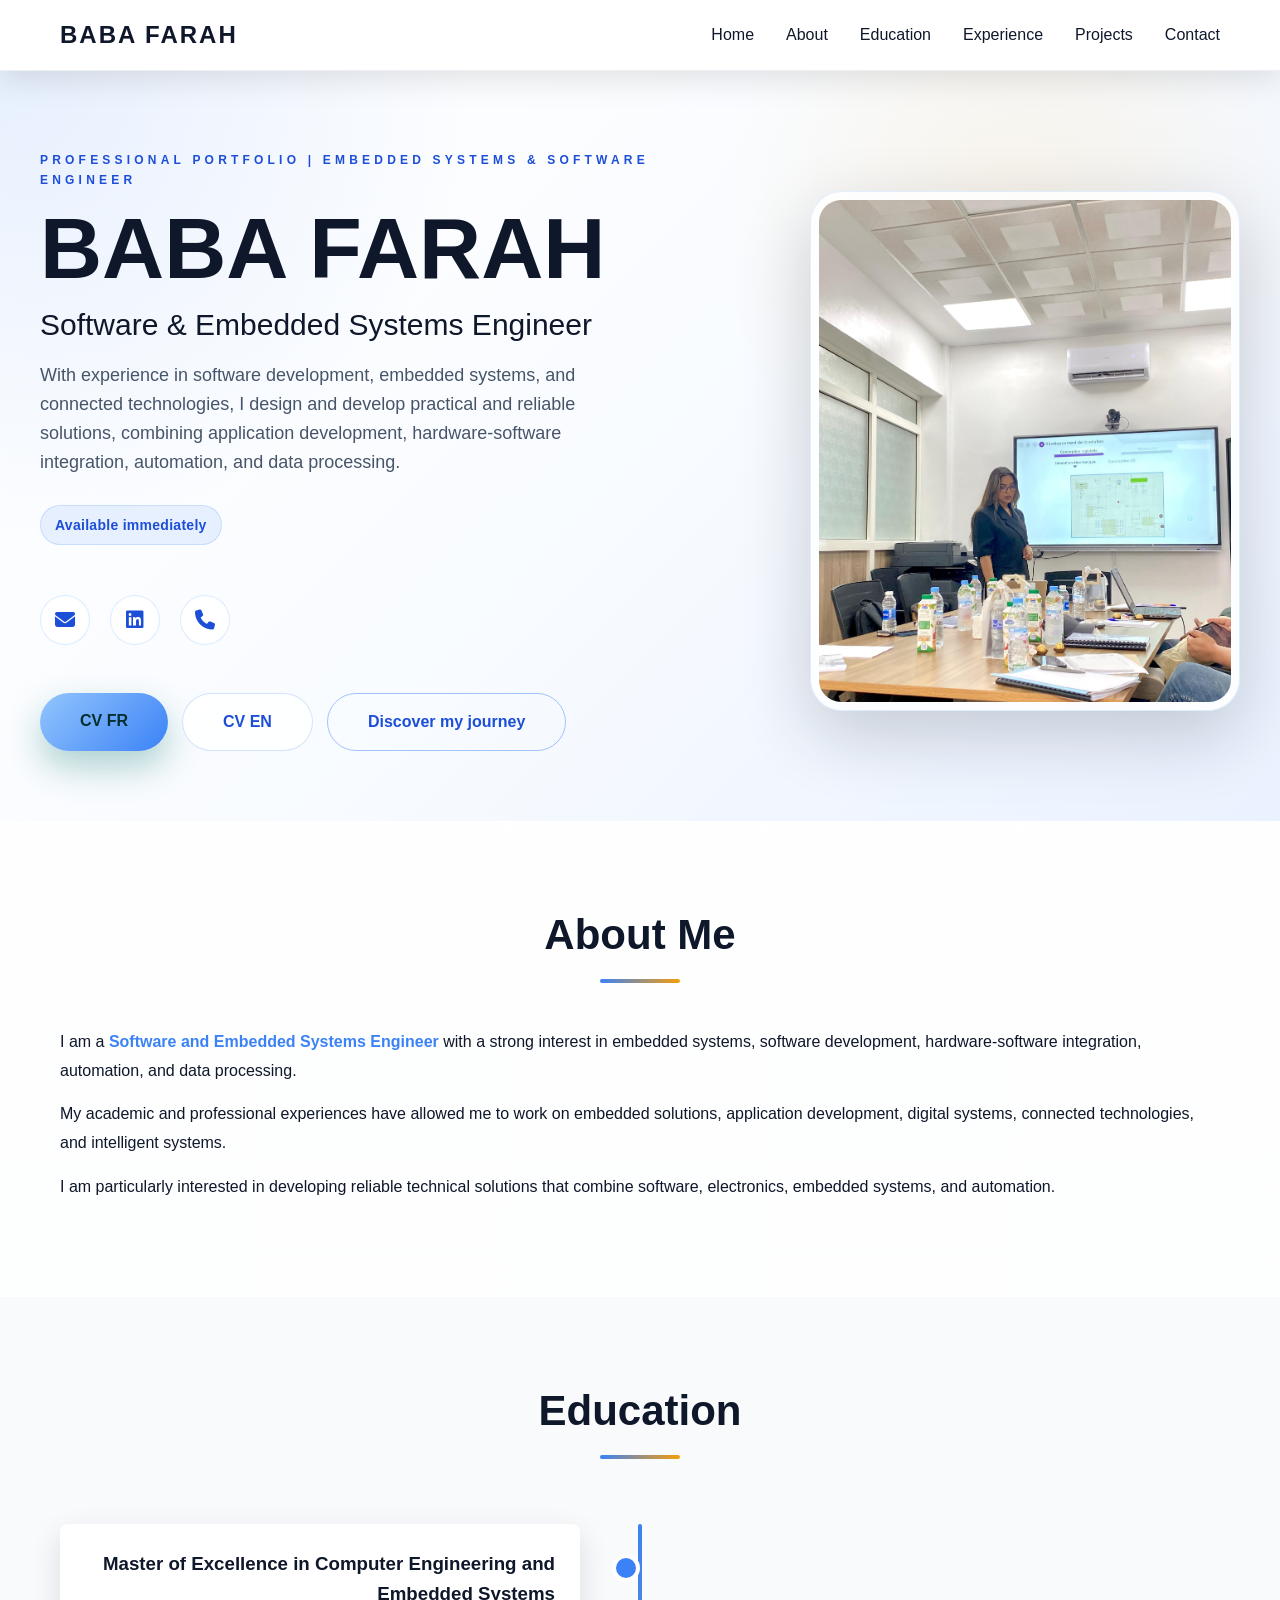
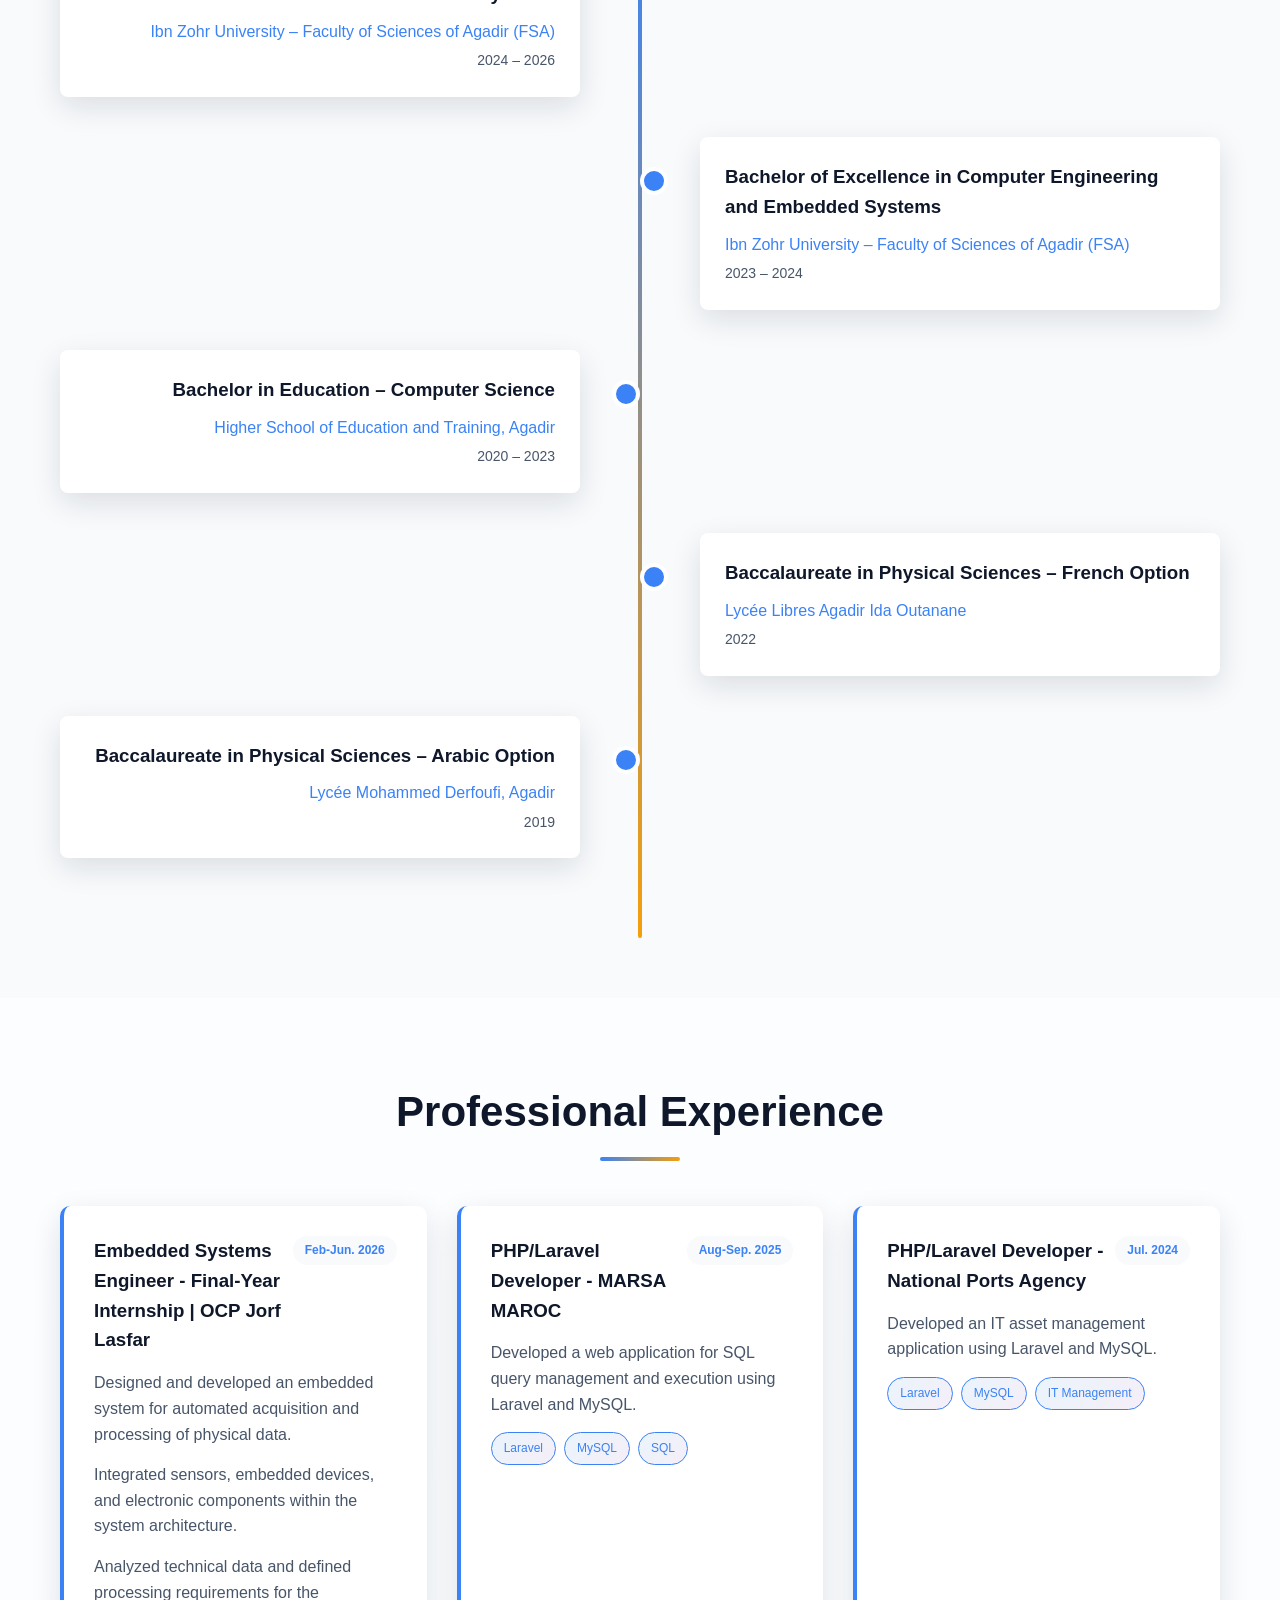
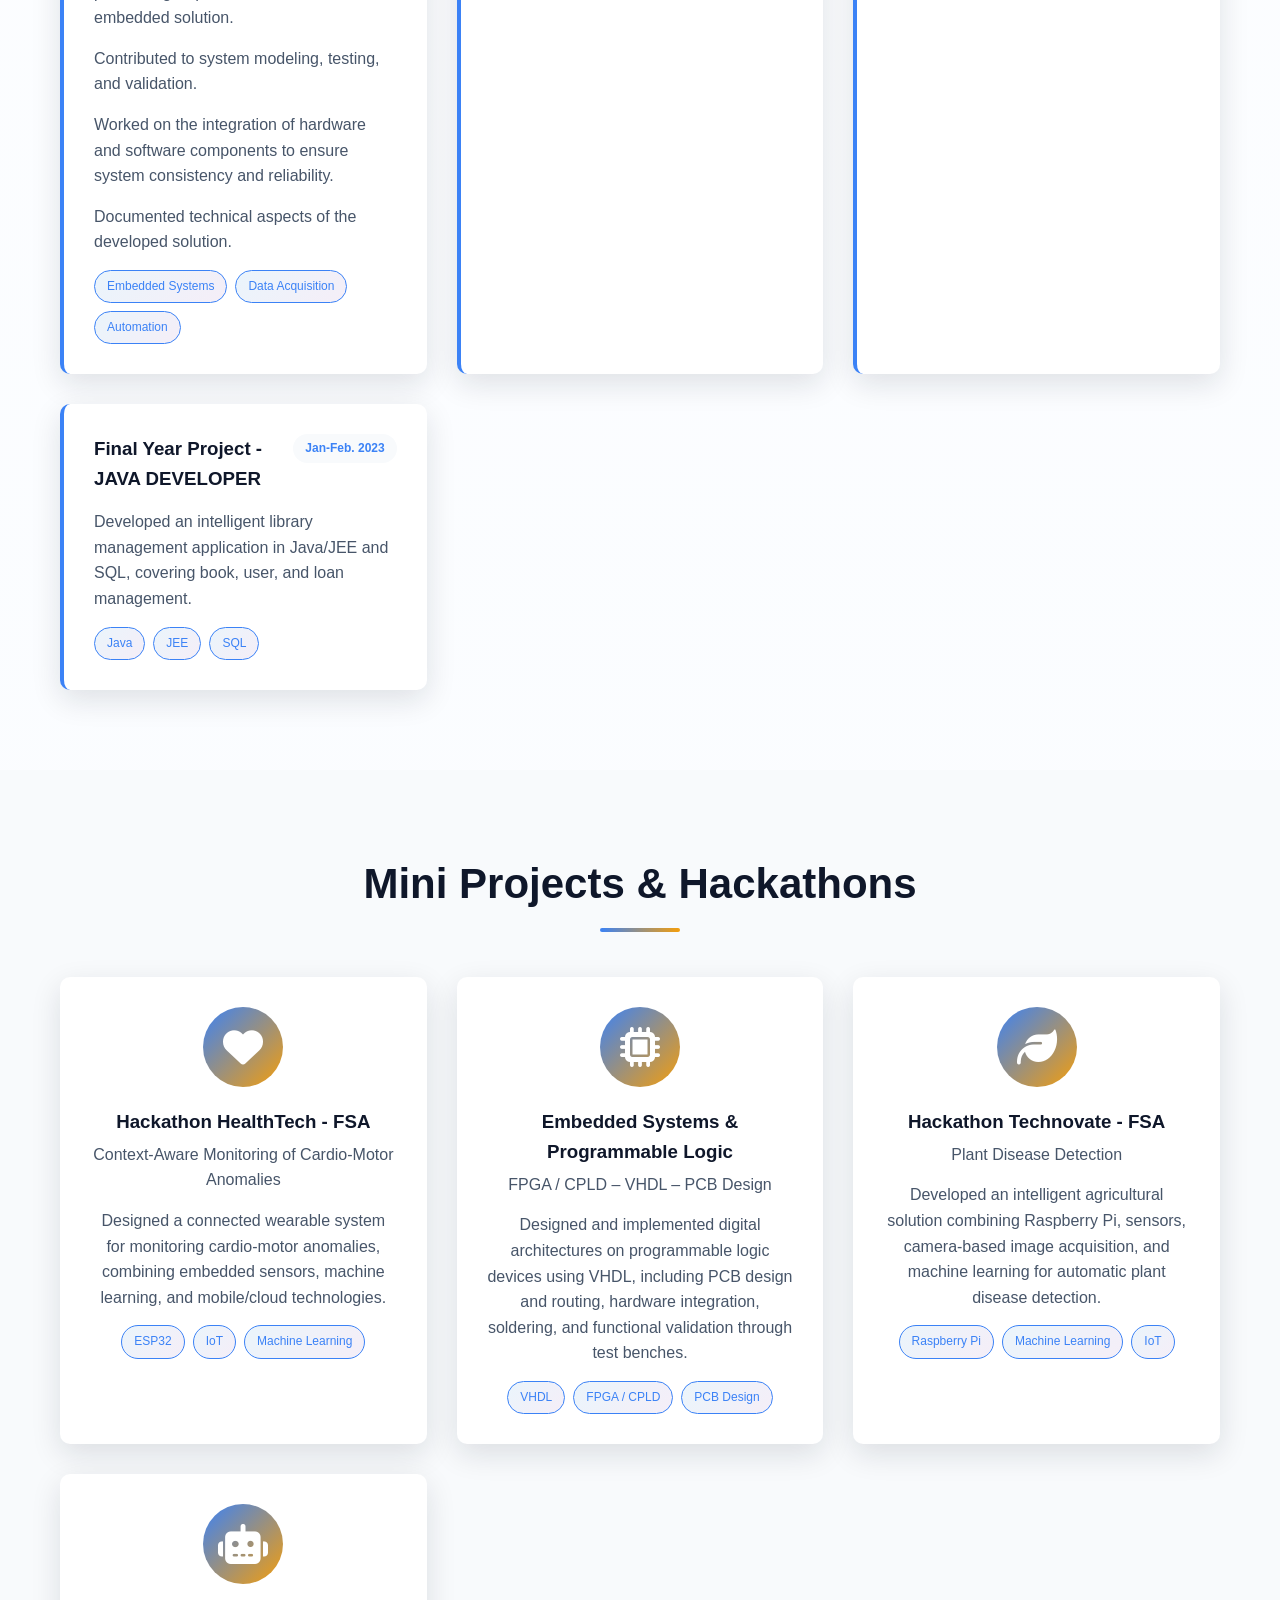
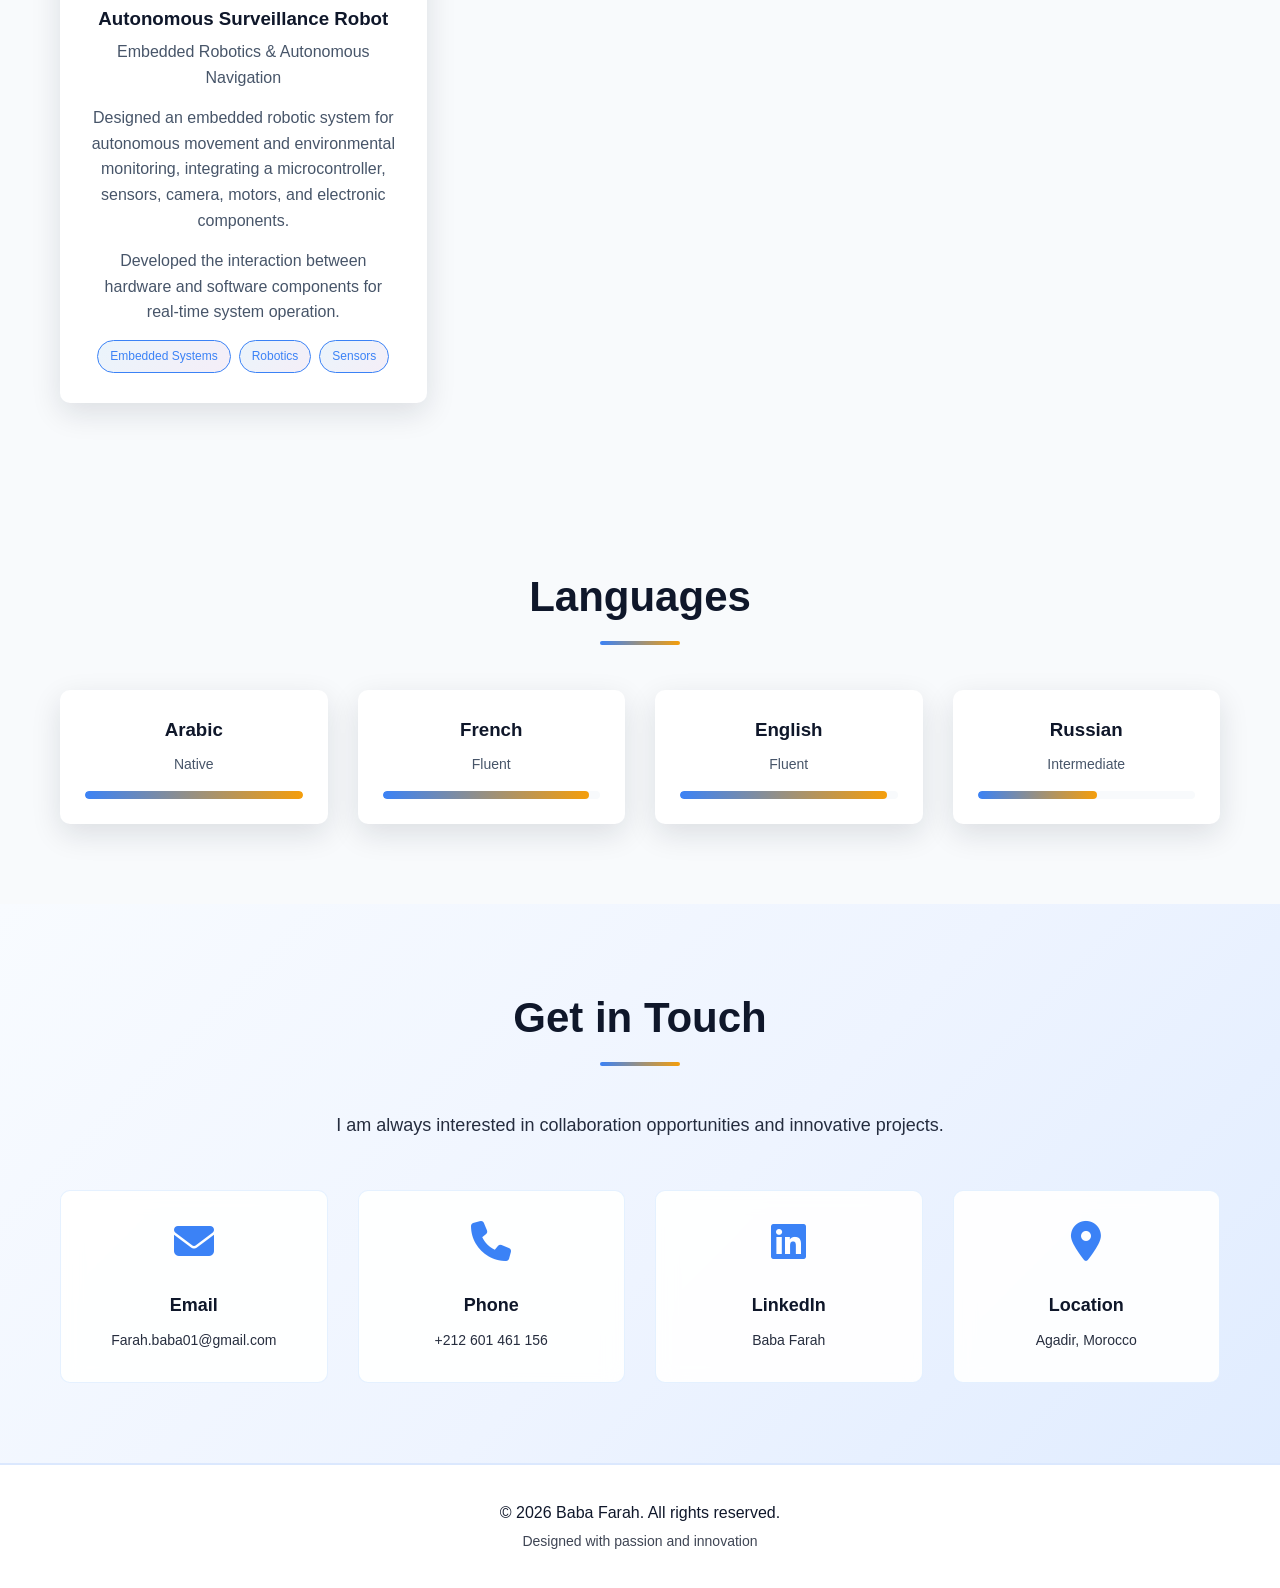
==== commit 58b5ab77: "Update portfolio" ====
--- a/Portfolio.html
+++ b/Portfolio.html
@@ -564,7 +564,7 @@
                     <div class="experience-header">
 
                         <h3>
-                            Final Year Project
+                            Final Year Project - JAVA DEVELOPER
                         </h3>
 
                         <span class="date-badge">
